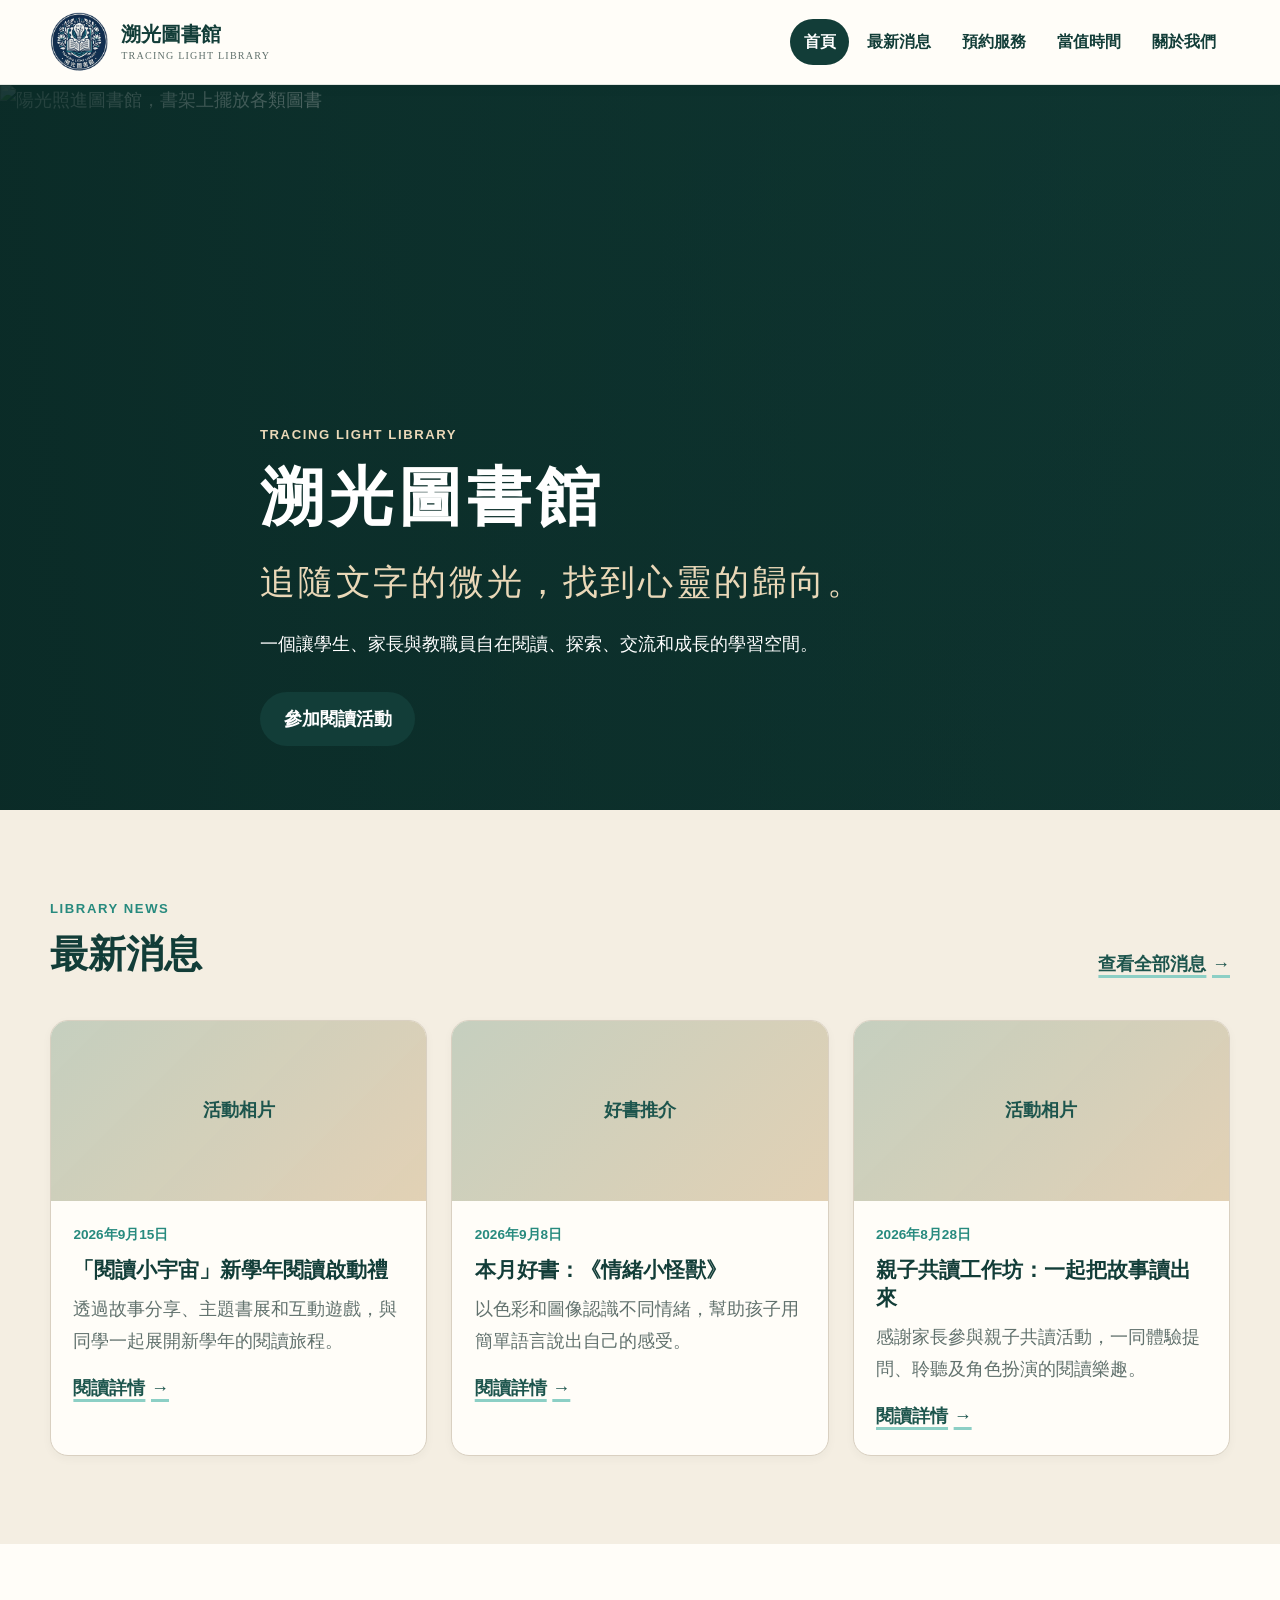
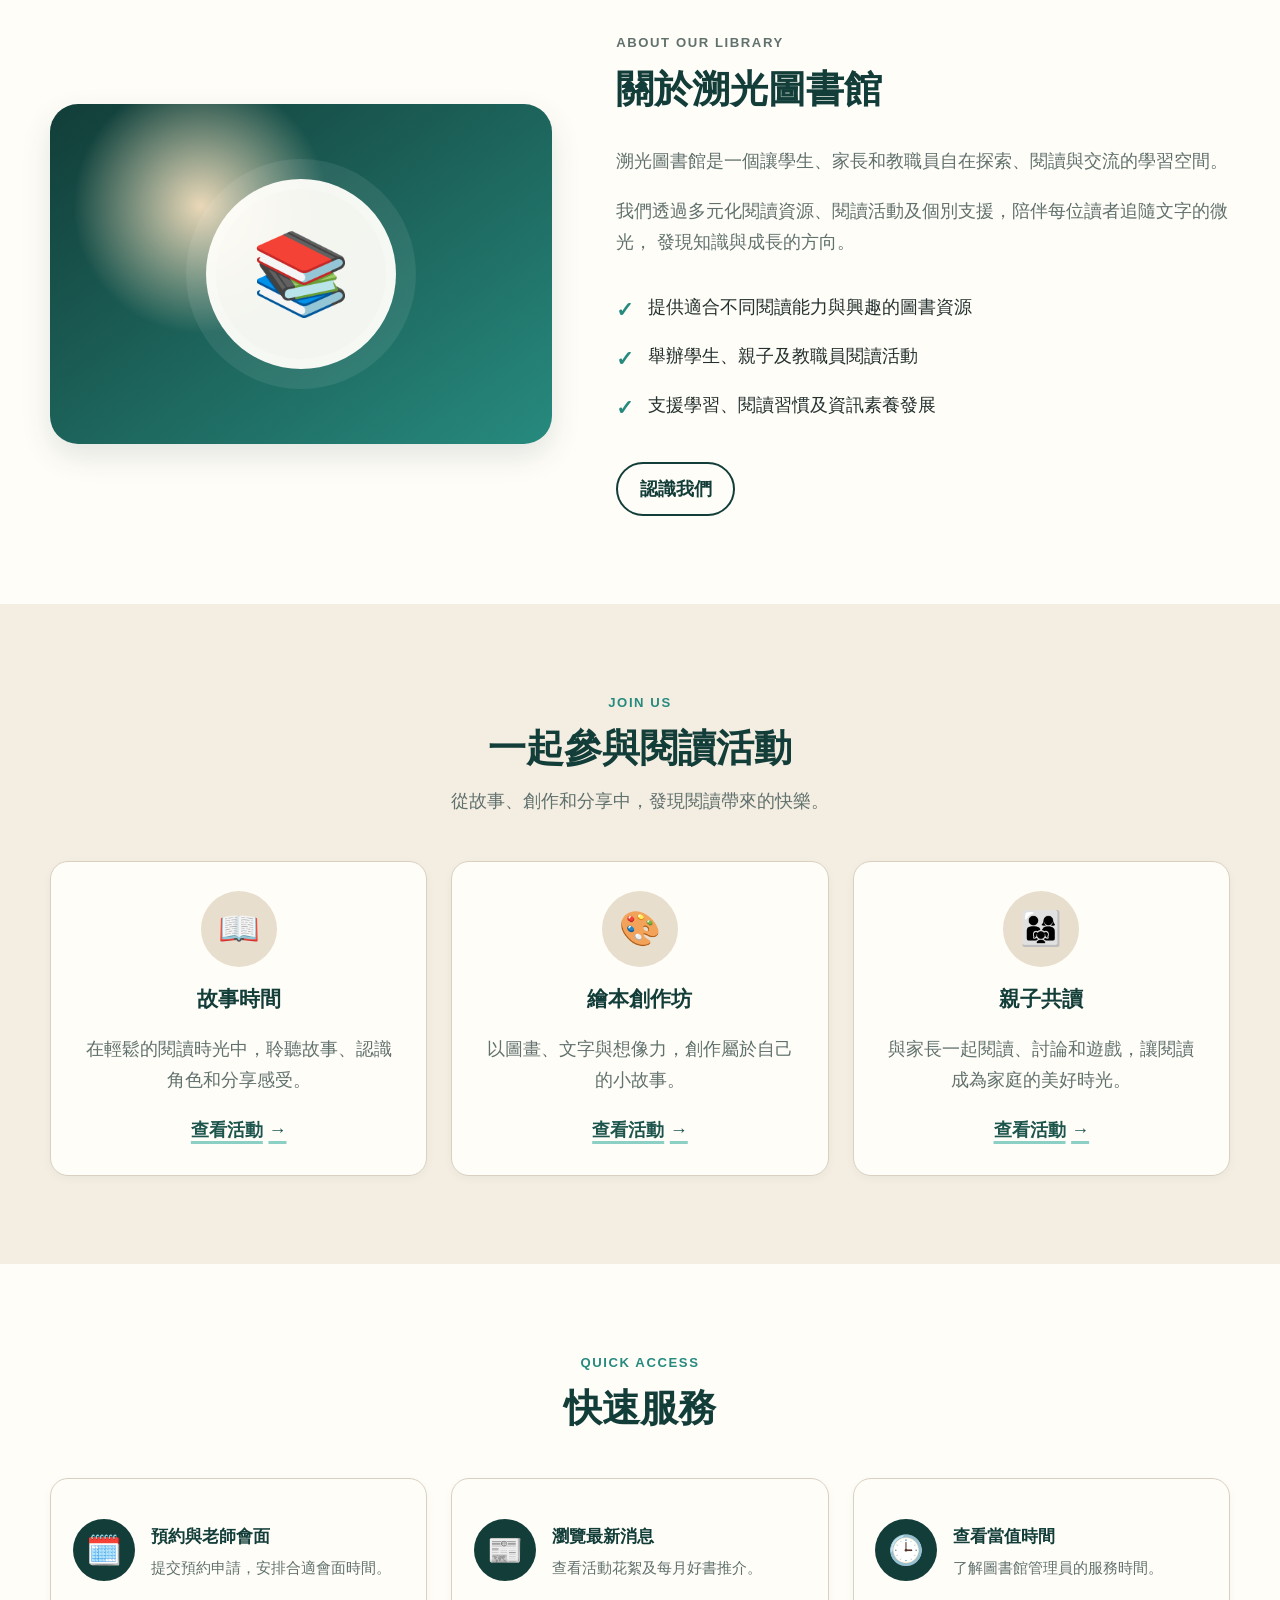
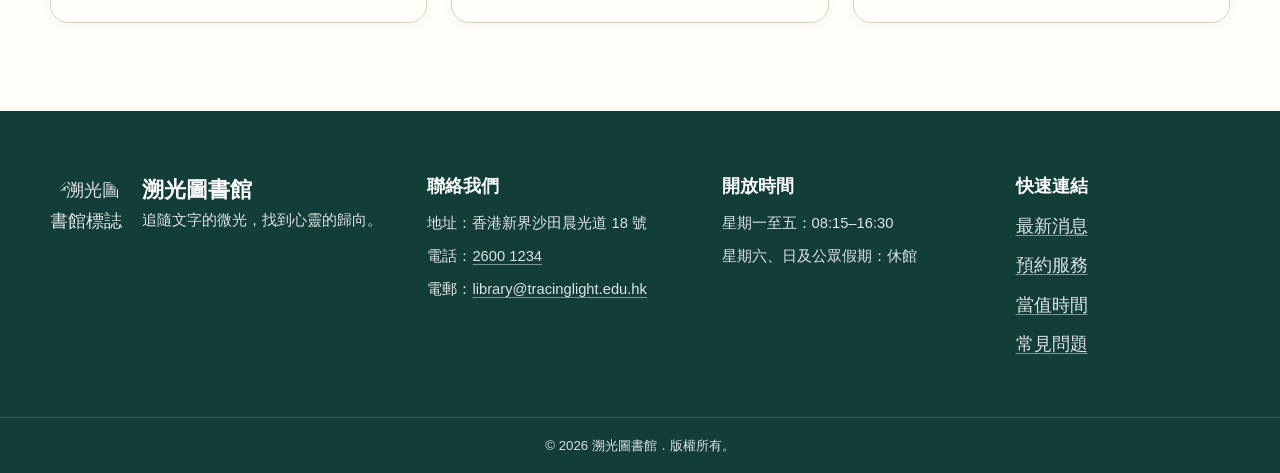
==== index.html @ 8d96c521 "init" ====
<!DOCTYPE html>
<html lang="zh-Hant">
<head>
  <meta charset="UTF-8">
  <meta name="viewport" content="width=device-width, initial-scale=1.0">
  <meta
    name="description"
    content="溯光圖書館為學生、家長及教職員提供閱讀推廣、學習資源、預約服務及圖書館資訊。"
  >
  <title>溯光圖書館｜首頁</title>

  <link rel="stylesheet" href="css/style.css">
  <script src="js/main.js" defer></script>
</head>

<body>
  <a class="skip-link" href="#main-content">跳至主要內容</a>

  <div id="header-placeholder"></div>

  <main id="main-content">
    <section class="hero" aria-labelledby="hero-title">
      <div class="hero-image">
        <img
          src="images/library-banner.png"
          alt="陽光照進圖書館，書架上擺放各類圖書"
        >
      </div>

      <div class="container hero-content" style="margin-top: 275px;">
        <p class="eyebrow">Tracing Light Library</p>
        <h1 id="hero-title">溯光圖書館</h1>
        <p class="hero-slogan">追隨文字的微光，找到心靈的歸向。</p>
        <p class="hero-description">
          一個讓學生、家長與教職員自在閱讀、探索、交流和成長的學習空間。
        </p>

        <a class="button button-primary" href="#reading-activities">參加閱讀活動</a>
      </div>
    </section>

    <section class="section news-preview" aria-labelledby="news-preview-title">
      <div class="container">
        <div class="section-heading">
          <div>
            <p class="eyebrow">Library News</p>
            <h2 id="news-preview-title">最新消息</h2>
          </div>

          <a class="text-link" href="news.html">查看全部消息</a>
        </div>

        <div class="card-grid three-columns">
          <article class="news-card">
            <div class="card-image-placeholder" aria-hidden="true">
              <span>活動相片</span>
            </div>
            <div class="card-content">
              <time datetime="2026-09-15">2026年9月15日</time>
              <h3>「閱讀小宇宙」新學年閱讀啟動禮</h3>
              <p>透過故事分享、主題書展和互動遊戲，與同學一起展開新學年的閱讀旅程。</p>
              <a class="text-link" href="news.html">閱讀詳情</a>
            </div>
          </article>

          <article class="news-card">
            <div class="card-image-placeholder" aria-hidden="true">
              <span>好書推介</span>
            </div>
            <div class="card-content">
              <time datetime="2026-09-08">2026年9月8日</time>
              <h3>本月好書：《情緒小怪獸》</h3>
              <p>以色彩和圖像認識不同情緒，幫助孩子用簡單語言說出自己的感受。</p>
              <a class="text-link" href="news.html">閱讀詳情</a>
            </div>
          </article>

          <article class="news-card">
            <div class="card-image-placeholder" aria-hidden="true">
              <span>活動相片</span>
            </div>
            <div class="card-content">
              <time datetime="2026-08-28">2026年8月28日</time>
              <h3>親子共讀工作坊：一起把故事讀出來</h3>
              <p>感謝家長參與親子共讀活動，一同體驗提問、聆聽及角色扮演的閱讀樂趣。</p>
              <a class="text-link" href="news.html">閱讀詳情</a>
            </div>
          </article>
        </div>
      </div>
    </section>

    <section class="section library-intro" aria-labelledby="library-intro-title">
      <div class="container two-column-layout">
        <div class="intro-visual" aria-hidden="true">
          <div class="icon-circle">📚</div>
        </div>

        <div class="intro-content">
          <p class="eyebrow">About Our Library</p>
          <h2 id="library-intro-title">關於溯光圖書館</h2>
          <p>
            溯光圖書館是一個讓學生、家長和教職員自在探索、閱讀與交流的學習空間。
          </p>
          <p>
            我們透過多元化閱讀資源、閱讀活動及個別支援，陪伴每位讀者追隨文字的微光，
            發現知識與成長的方向。
          </p>

          <ul class="feature-list">
            <li>提供適合不同閱讀能力與興趣的圖書資源</li>
            <li>舉辦學生、親子及教職員閱讀活動</li>
            <li>支援學習、閱讀習慣及資訊素養發展</li>
          </ul>

          <a class="button button-secondary" href="about-us.html">認識我們</a>
        </div>
      </div>
    </section>

    <section id="reading-activities" class="section reading-activities" aria-labelledby="activities-title">
      <div class="container">
        <div class="section-heading centered-heading">
          <p class="eyebrow">Join Us</p>
          <h2 id="activities-title">一起參與閱讀活動</h2>
          <p>從故事、創作和分享中，發現閱讀帶來的快樂。</p>
        </div>

        <div class="card-grid three-columns">
          <article class="activity-card">
            <div class="activity-icon" aria-hidden="true">📖</div>
            <h3>故事時間</h3>
            <p>在輕鬆的閱讀時光中，聆聽故事、認識角色和分享感受。</p>
            <a class="text-link" href="news.html">查看活動</a>
          </article>

          <article class="activity-card">
            <div class="activity-icon" aria-hidden="true">🎨</div>
            <h3>繪本創作坊</h3>
            <p>以圖畫、文字與想像力，創作屬於自己的小故事。</p>
            <a class="text-link" href="news.html">查看活動</a>
          </article>

          <article class="activity-card">
            <div class="activity-icon" aria-hidden="true">👨‍👩‍👧</div>
            <h3>親子共讀</h3>
            <p>與家長一起閱讀、討論和遊戲，讓閱讀成為家庭的美好時光。</p>
            <a class="text-link" href="news.html">查看活動</a>
          </article>
        </div>
      </div>
    </section>

    <section class="section quick-actions" aria-labelledby="quick-actions-title">
      <div class="container">
        <div class="section-heading centered-heading">
          <p class="eyebrow">Quick Access</p>
          <h2 id="quick-actions-title">快速服務</h2>
        </div>

        <div class="card-grid three-columns">
          <a class="action-card" href="reserve.html">
            <span class="action-icon" aria-hidden="true">🗓️</span>
            <span class="action-content">
              <strong>預約與老師會面</strong>
              <small>提交預約申請，安排合適會面時間。</small>
            </span>
          </a>

          <a class="action-card" href="news.html">
            <span class="action-icon" aria-hidden="true">📰</span>
            <span class="action-content">
              <strong>瀏覽最新消息</strong>
              <small>查看活動花絮及每月好書推介。</small>
            </span>
          </a>

          <a class="action-card" href="schedule.html">
            <span class="action-icon" aria-hidden="true">🕒</span>
            <span class="action-content">
              <strong>查看當值時間</strong>
              <small>了解圖書館管理員的服務時間。</small>
            </span>
          </a>
        </div>
      </div>
    </section>
  </main>

  <div id="footer-placeholder"></div>
</body>
</html>
---- css/style.css ----
/* =========================
   溯光圖書館｜全域設定
   ========================= */

:root {
  --color-forest-900: #123d38;
  --color-forest-800: #1d554d;
  --color-forest-700: #2c6a60;
  --color-teal-600: #278a7e;
  --color-teal-300: #8ccfc5;
  --color-cream-50: #fbf8f1;
  --color-cream-100: #f4eee2;
  --color-cream-200: #e8decd;
  --color-paper: #fffdf8;
  --color-navy: #102e4d;
  --color-ink: #24312f;
  --color-muted: #61716d;
  --color-white: #ffffff;
  --color-gold: #c99d54;
  --color-gold-light: #ead8b8;
  --color-success-bg: #e3f3ea;
  --color-success-text: #185a38;
  --color-border: #d9d0c1;
  --color-shadow: rgba(18, 61, 56, 0.12);

  --font-family:
    "Noto Sans TC", "PingFang TC", "Microsoft JhengHei",
    "Heiti TC", sans-serif;

  --radius-small: 10px;
  --radius-medium: 18px;
  --radius-large: 28px;

  --shadow-small: 0 4px 14px var(--color-shadow);
  --shadow-medium: 0 12px 30px var(--color-shadow);

  --transition: 180ms ease;
  --container-width: 1180px;
}

/* =========================
   基本重設
   ========================= */

* {
  box-sizing: border-box;
}

html {
  scroll-behavior: smooth;
}

body {
  min-width: 320px;
  margin: 0;
  overflow-x: hidden;
  background-color: var(--color-cream-50);
  color: var(--color-ink);
  font-family: var(--font-family);
  font-size: 18px;
  line-height: 1.75;
}

img {
  display: block;
  max-width: 100%;
}

a {
  color: inherit;
  text-decoration: none;
}

button,
input,
select,
textarea {
  font: inherit;
}

button {
  cursor: pointer;
}

ul {
  padding-left: 1.35rem;
}

h1,
h2,
h3,
p {
  margin-top: 0;
}

h1,
h2,
h3 {
  color: var(--color-forest-900);
  font-weight: 700;
  line-height: 1.35;
}

h1 {
  font-size: clamp(2.3rem, 5vw, 4.4rem);
}

h2 {
  font-size: clamp(1.7rem, 3vw, 2.5rem);
}

h3 {
  font-size: 1.3rem;
}

::selection {
  background: var(--color-teal-300);
  color: var(--color-forest-900);
}

/* =========================
   通用版面
   ========================= */

.container {
  width: min(calc(100% - 2.5rem), var(--container-width));
  margin-inline: auto;
}

.narrow-container {
  width: min(calc(100% - 2.5rem), 850px);
  margin-inline: auto;
}

.section {
  padding: 5.5rem 0;
}

.section:nth-of-type(even) {
  background-color: var(--color-cream-100);
}

.two-column-layout {
  display: grid;
  grid-template-columns: minmax(0, 0.9fr) minmax(0, 1.1fr);
  gap: clamp(2rem, 5vw, 5rem);
  align-items: center;
}

.card-grid {
  display: grid;
  gap: 1.5rem;
}

.three-columns {
  grid-template-columns: repeat(3, minmax(0, 1fr));
}

.section-heading {
  display: flex;
  align-items: end;
  justify-content: space-between;
  gap: 1.5rem;
  margin-bottom: 2.5rem;
}

.section-heading h2 {
  margin-bottom: 0;
}

.centered-heading {
  display: block;
  max-width: 740px;
  margin: 0 auto 2.75rem;
  text-align: center;
}

.centered-heading h2 {
  margin-bottom: 0.75rem;
}

.centered-heading p:last-child {
  margin-bottom: 0;
  color: var(--color-muted);
}

.eyebrow {
  margin-bottom: 0.45rem;
  color: var(--color-teal-600);
  font-size: 0.82rem;
  font-weight: 800;
  letter-spacing: 0.12em;
  text-transform: uppercase;
}

/* =========================
   無障礙輔助
   ========================= */

.skip-link {
  position: fixed;
  z-index: 9999;
  top: 0.75rem;
  left: 0.75rem;
  padding: 0.7rem 1rem;
  transform: translateY(-180%);
  border-radius: var(--radius-small);
  background-color: var(--color-navy);
  color: var(--color-white);
  font-weight: 700;
  transition: transform var(--transition);
}

.skip-link:focus {
  transform: translateY(0);
}

a:focus-visible,
button:focus-visible,
input:focus-visible,
select:focus-visible,
textarea:focus-visible,
details:focus-visible {
  outline: 4px solid var(--color-gold);
  outline-offset: 4px;
}

/* =========================
   按鈕與文字連結
   ========================= */

.button {
  display: inline-flex;
  min-height: 52px;
  align-items: center;
  justify-content: center;
  padding: 0.8rem 1.35rem;
  border: 2px solid transparent;
  border-radius: 999px;
  font-weight: 800;
  line-height: 1.35;
  text-align: center;
  transition:
    transform var(--transition),
    background-color var(--transition),
    border-color var(--transition),
    box-shadow var(--transition);
}

.button:hover {
  transform: translateY(-3px);
  box-shadow: var(--shadow-small);
}

.button-primary {
  background-color: var(--color-forest-900);
  color: var(--color-white);
}

.button-primary:hover {
  background-color: var(--color-forest-700);
}

.button-secondary {
  border-color: var(--color-forest-900);
  background-color: transparent;
  color: var(--color-forest-900);
}

.button-secondary:hover {
  background-color: var(--color-forest-900);
  color: var(--color-white);
}

.text-link {
  display: inline-flex;
  align-items: center;
  gap: 0.35rem;
  color: var(--color-forest-800);
  font-weight: 800;
  text-decoration: underline;
  text-decoration-color: var(--color-teal-300);
  text-decoration-thickness: 3px;
  text-underline-offset: 5px;
  transition: color var(--transition);
}

.text-link::after {
  content: "→";
  transition: transform var(--transition);
}

.text-link:hover {
  color: var(--color-teal-600);
}

.text-link:hover::after {
  transform: translateX(4px);
}

/* =========================
   Header
   ========================= */

.site-header {
  position: sticky;
  z-index: 1000;
  top: 0;
  border-bottom: 1px solid rgba(18, 61, 56, 0.12);
  background: rgba(255, 253, 248, 0.96);
  box-shadow: 0 2px 12px rgba(18, 61, 56, 0.05);
  backdrop-filter: blur(10px);
}

.header-container {
  display: flex;
  min-height: 84px;
  align-items: center;
  justify-content: space-between;
  gap: 1.5rem;
}

.brand {
  display: inline-flex;
  min-width: max-content;
  align-items: center;
  gap: 0.7rem;
}

.brand-logo {
  width: 60px;
  height: 60px;
  border-radius: 50%;
  object-fit: cover;
}

.brand-text {
  display: grid;
  line-height: 1.2;
}

.brand-text strong {
  color: var(--color-forest-900);
  font-size: 1.25rem;
}

.brand-text small {
  margin-top: 0.2rem;
  color: var(--color-muted);
  font-family: Georgia, serif;
  font-size: 0.63rem;
  letter-spacing: 0.12em;
  text-transform: uppercase;
}

.main-navigation ul {
  display: flex;
  align-items: center;
  gap: 0.25rem;
  margin: 0;
  padding: 0;
  list-style: none;
}

.main-navigation a {
  display: inline-flex;
  min-height: 46px;
  align-items: center;
  padding: 0.55rem 0.85rem;
  border-radius: 999px;
  color: var(--color-forest-900);
  font-size: 0.98rem;
  font-weight: 800;
  transition:
    background-color var(--transition),
    color var(--transition);
}

.main-navigation a:hover,
.main-navigation a[aria-current="page"] {
  background-color: var(--color-forest-900);
  color: var(--color-white);
}

.menu-toggle {
  display: none;
  width: 48px;
  height: 48px;
  padding: 0;
  border: 1px solid var(--color-border);
  border-radius: var(--radius-small);
  background-color: var(--color-paper);
}

.menu-toggle span {
  display: block;
  width: 22px;
  height: 2px;
  margin: 4px auto;
  background-color: var(--color-forest-900);
}

/* =========================
   首頁主視覺
   ========================= */

.hero {
  position: relative;
  display: grid;
  min-height: min(720px, calc(100vh - 84px));
  align-items: center;
  overflow: hidden;
  background-color: var(--color-forest-900);
  color: var(--color-white);
}

.hero-image {
  position: absolute;
  inset: 0;
}

.hero-image::after {
  position: absolute;
  inset: 0;
  content: "";
  background:
    linear-gradient(90deg, rgba(10, 42, 38, 0.9) 0%, rgba(10, 42, 38, 0.7) 25%, rgba(10, 42, 38, 0.3) 100%),
    linear-gradient(0deg, rgba(10, 42, 38, 0.35), rgba(10, 42, 38, 0.1));
}

.hero-image img {
  width: 100%;
  height: 100%;
  object-fit: cover;
}

.hero-content {
  position: relative;
  z-index: 1;
  max-width: 760px;
  padding-top: 4rem;
  padding-bottom: 4rem;
}

.hero .eyebrow {
  color: var(--color-gold-light);
}

.hero h1 {
  margin-bottom: 0.7rem;
  color: var(--color-white);
  letter-spacing: 0.08em;
}

.hero-slogan {
  max-width: 620px;
  margin-bottom: 1rem;
  color: var(--color-gold-light);
  font-family: "KaiTi TC", "STKaiti", serif;
  font-size: clamp(1.45rem, 3vw, 2.2rem);
  letter-spacing: 0.08em;
}

.hero-description {
  max-width: 620px;
  margin-bottom: 2rem;
  font-size: 1.1rem;
}

/* =========================
   卡片通用
   ========================= */

.news-card,
.book-card,
.activity-card,
.service-card,
.action-card {
  border: 1px solid var(--color-border);
  border-radius: var(--radius-medium);
  background-color: var(--color-paper);
  box-shadow: 0 3px 10px rgba(18, 61, 56, 0.04);
  overflow: hidden;
}

.news-card,
.book-card,
.activity-card,
.service-card {
  height: 100%;
  transition:
    transform var(--transition),
    box-shadow var(--transition);
}

.news-card:hover,
.book-card:hover,
.activity-card:hover,
.service-card:hover {
  transform: translateY(-6px);
  box-shadow: var(--shadow-medium);
}

.card-content {
  padding: 1.4rem;
}

.card-content h3 {
  margin-bottom: 0.65rem;
}

.card-content p {
  margin-bottom: 1rem;
  color: var(--color-muted);
}

.card-content time {
  display: block;
  margin-bottom: 0.55rem;
  color: var(--color-teal-600);
  font-size: 0.85rem;
  font-weight: 800;
}

.card-image-placeholder,
.news-image-placeholder,
.book-cover-placeholder,
.map-placeholder {
  display: grid;
  min-height: 190px;
  place-items: center;
  background:
    linear-gradient(135deg, rgba(39, 138, 126, 0.18), rgba(201, 157, 84, 0.2)),
    var(--color-cream-200);
  color: var(--color-forest-800);
  font-weight: 800;
}

.card-image-placeholder {
  min-height: 180px;
}

/* =========================
   首頁內容
   ========================= */

.library-intro {
  background-color: var(--color-paper) !important;
}

.intro-visual {
  display: grid;
  min-height: 340px;
  place-items: center;
  border-radius: var(--radius-large);
  background:
    radial-gradient(circle at 30% 30%, var(--color-gold-light), transparent 30%),
    linear-gradient(145deg, var(--color-forest-900), var(--color-teal-600));
  box-shadow: var(--shadow-medium);
}

.icon-circle {
  display: grid;
  width: 190px;
  height: 190px;
  place-items: center;
  border: 10px solid rgba(255, 255, 255, 0.24);
  border-radius: 50%;
  background-color: rgba(255, 253, 248, 0.95);
  font-size: 5rem;
  box-shadow: 0 0 0 20px rgba(255, 255, 255, 0.08);
}

.intro-content p {
  color: var(--color-muted);
}

.feature-list {
  margin: 1.5rem 0 2rem;
  padding: 0;
  list-style: none;
}

.feature-list li {
  position: relative;
  padding: 0.55rem 0 0.55rem 2rem;
}

.feature-list li::before {
  position: absolute;
  left: 0;
  content: "✓";
  color: var(--color-teal-600);
  font-size: 1.3rem;
  font-weight: 900;
}

.reading-activities {
  background-color: var(--color-cream-100) !important;
}

.activity-card,
.service-card {
  padding: 1.8rem;
  text-align: center;
}

.activity-card p,
.service-card p {
  color: var(--color-muted);
}

.activity-icon,
.service-icon {
  display: grid;
  width: 76px;
  height: 76px;
  place-items: center;
  margin: 0 auto 1.1rem;
  border-radius: 50%;
  background-color: var(--color-cream-200);
  font-size: 2.1rem;
}

.quick-actions {
  background-color: var(--color-paper) !important;
}

.action-card {
  display: flex;
  min-height: 145px;
  align-items: center;
  gap: 1rem;
  padding: 1.35rem;
  transition:
    transform var(--transition),
    box-shadow var(--transition),
    border-color var(--transition);
}

.action-card:hover {
  transform: translateY(-5px);
  border-color: var(--color-teal-600);
  box-shadow: var(--shadow-medium);
}

.action-icon {
  display: grid;
  width: 62px;
  height: 62px;
  flex: 0 0 62px;
  place-items: center;
  border-radius: 50%;
  background-color: var(--color-forest-900);
  font-size: 1.8rem;
}

.action-content {
  display: grid;
  gap: 0.25rem;
}

.action-content strong {
  color: var(--color-forest-900);
  font-size: 1.05rem;
}

.action-content small {
  color: var(--color-muted);
  line-height: 1.55;
}

/* =========================
   內頁主視覺
   ========================= */

.page-banner {
  padding: 5.5rem 0 4.5rem;
  background:
    radial-gradient(circle at 12% 25%, rgba(140, 207, 197, 0.32), transparent 25%),
    radial-gradient(circle at 88% 75%, rgba(201, 157, 84, 0.25), transparent 24%),
    var(--color-cream-100);
  text-align: center;
}

.page-banner .container {
  max-width: 850px;
}

.page-banner h1 {
  margin-bottom: 0.8rem;
}

.page-banner p:last-child {
  margin-bottom: 0;
  color: var(--color-muted);
  font-size: 1.1rem;
}

/* =========================
   最新消息頁
   ========================= */

.news-tabs-section {
  background-color: var(--color-paper) !important;
}

.tab-list {
  display: flex;
  justify-content: center;
  gap: 0.8rem;
  margin-bottom: 3rem;
}

.tab-button {
  min-height: 52px;
  padding: 0.75rem 1.3rem;
  border: 2px solid var(--color-forest-900);
  border-radius: 999px;
  background-color: transparent;
  color: var(--color-forest-900);
  font-weight: 800;
  transition:
    background-color var(--transition),
    color var(--transition);
}

.tab-button:hover,
.tab-button.is-active {
  background-color: var(--color-forest-900);
  color: var(--color-white);
}

.tab-panel {
  display: none;
}

.tab-panel.is-active {
  display: block;
}

.news-list {
  display: grid;
  gap: 1.5rem;
}

.news-item {
  display: grid;
  grid-template-columns: 260px minmax(0, 1fr);
  overflow: hidden;
  border: 1px solid var(--color-border);
  border-radius: var(--radius-medium);
  background-color: var(--color-paper);
  box-shadow: 0 3px 10px rgba(18, 61, 56, 0.04);
}

.news-image-placeholder {
  min-height: 100%;
}

.news-item-content {
  padding: 1.6rem;
}

.news-item-content time {
  display: block;
  margin-bottom: 0.5rem;
  color: var(--color-teal-600);
  font-size: 0.87rem;
  font-weight: 800;
}

.news-item-content h3 {
  margin-bottom: 0.7rem;
}

.news-item-content p {
  color: var(--color-muted);
}

.book-cover-placeholder {
  min-height: 245px;
}

.book-category {
  display: inline-block;
  margin-bottom: 0.75rem;
  padding: 0.25rem 0.7rem;
  border-radius: 999px;
  background-color: var(--color-cream-200);
  color: var(--color-forest-800);
  font-size: 0.8rem;
  font-weight: 800;
}

.book-meta {
  margin-bottom: 0 !important;
  color: var(--color-teal-600) !important;
  font-size: 0.9rem;
  font-weight: 700;
}

/* =========================
   預約頁
   ========================= */

.reservation-section {
  background-color: var(--color-paper) !important;
}

.reservation-info {
  padding: 2rem;
  border-radius: var(--radius-medium);
  background-color: var(--color-cream-100);
}

.reservation-info h2 {
  margin-bottom: 1rem;
}

.contact-box {
  margin-top: 2rem;
  padding: 1.25rem;
  border-left: 5px solid var(--color-teal-600);
  border-radius: 0 var(--radius-small) var(--radius-small) 0;
  background-color: var(--color-paper);
}

.contact-box h3 {
  margin-bottom: 0.6rem;
}

.contact-box p {
  margin-bottom: 0.3rem;
}

.contact-box a,
.contact-details a {
  color: var(--color-forest-800);
  font-weight: 800;
  text-decoration: underline;
  text-underline-offset: 3px;
}

.reservation-form-wrapper {
  padding: clamp(1.25rem, 3vw, 2.3rem);
  border: 1px solid var(--color-border);
  border-radius: var(--radius-medium);
  background-color: var(--color-paper);
  box-shadow: var(--shadow-small);
}

.reservation-form fieldset {
  margin: 0;
  padding: 0;
  border: 0;
}

.reservation-form legend {
  margin-bottom: 1.5rem;
  color: var(--color-forest-900);
  font-size: 1.5rem;
  font-weight: 800;
}

.form-row {
  display: grid;
  grid-template-columns: repeat(2, minmax(0, 1fr));
  gap: 1rem;
}

.form-group {
  margin-bottom: 1.2rem;
}

.form-group label {
  display: block;
  margin-bottom: 0.4rem;
  color: var(--color-forest-900);
  font-size: 0.97rem;
  font-weight: 800;
}

.optional {
  color: var(--color-muted);
  font-weight: 400;
}

.form-group input,
.form-group select,
.form-group textarea {
  width: 100%;
  border: 2px solid var(--color-border);
  border-radius: var(--radius-small);
  background-color: var(--color-white);
  color: var(--color-ink);
  transition:
    border-color var(--transition),
    box-shadow var(--transition);
}

.form-group input,
.form-group select {
  min-height: 52px;
  padding: 0.65rem 0.8rem;
}

.form-group textarea {
  min-height: 135px;
  padding: 0.75rem 0.8rem;
  resize: vertical;
}

.form-group input:hover,
.form-group select:hover,
.form-group textarea:hover {
  border-color: var(--color-teal-600);
}

.form-group input:focus,
.form-group select:focus,
.form-group textarea:focus {
  border-color: var(--color-forest-800);
  outline: none;
  box-shadow: 0 0 0 4px rgba(39, 138, 126, 0.18);
}

.required-note {
  color: var(--color-muted);
  font-size: 0.88rem;
}

.form-success-message {
  padding: 2rem;
  border: 2px solid #8bcba3;
  border-radius: var(--radius-medium);
  background-color: var(--color-success-bg);
  color: var(--color-success-text);
}

.form-success-message h2 {
  color: var(--color-success-text);
}

/* =========================
   當值時間頁
   ========================= */

.schedule-section {
  background-color: var(--color-paper) !important;
}

.schedule-intro {
  max-width: 780px;
  margin: 0 auto 2rem;
  color: var(--color-muted);
  text-align: center;
}

.table-wrapper {
  overflow-x: auto;
  border: 1px solid var(--color-border);
  border-radius: var(--radius-medium);
  box-shadow: var(--shadow-small);
}

.schedule-table {
  width: 100%;
  min-width: 780px;
  border-collapse: collapse;
  background-color: var(--color-paper);
  text-align: left;
}

.schedule-table caption {
  padding: 1.25rem;
  background-color: var(--color-forest-900);
  color: var(--color-white);
  font-size: 1.15rem;
  font-weight: 800;
  text-align: left;
}

.schedule-table th,
.schedule-table td {
  padding: 1rem;
  border-bottom: 1px solid var(--color-border);
}

.schedule-table thead th {
  background-color: var(--color-cream-200);
  color: var(--color-forest-900);
}

.schedule-table tbody th {
  color: var(--color-forest-900);
  font-weight: 800;
}

.schedule-table tbody tr:last-child th,
.schedule-table tbody tr:last-child td {
  border-bottom: 0;
}

.schedule-table tbody tr:hover {
  background-color: rgba(140, 207, 197, 0.13);
}

.schedule-actions {
  display: flex;
  justify-content: center;
  gap: 1rem;
  margin-top: 2.25rem;
}

/* =========================
   關於我們頁
   ========================= */

.services-section {
  background-color: var(--color-paper) !important;
}

.contact-section {
  background-color: var(--color-cream-100) !important;
}

.contact-content p {
  color: var(--color-muted);
}

.contact-details {
  margin: 1.5rem 0 2rem;
  font-style: normal;
}

.contact-details p {
  margin-bottom: 0.65rem;
  color: var(--color-ink);
}

.map-placeholder {
  min-height: 360px;
  padding: 2rem;
  border: 1px solid var(--color-border);
  border-radius: var(--radius-medium);
  text-align: center;
}

.map-placeholder small {
  display: block;
  margin-top: 0.4rem;
  color: var(--color-muted);
  font-weight: 400;
}

.faq-section {
  background-color: var(--color-paper) !important;
}

.faq-list {
  display: grid;
  gap: 0.9rem;
}

.faq-item {
  border: 1px solid var(--color-border);
  border-radius: var(--radius-small);
  background-color: var(--color-paper);
  overflow: hidden;
}

.faq-item summary {
  position: relative;
  padding: 1.1rem 3.5rem 1.1rem 1.2rem;
  color: var(--color-forest-900);
  cursor: pointer;
  font-weight: 800;
  list-style: none;
}

.faq-item summary::-webkit-details-marker {
  display: none;
}

.faq-item summary::after {
  position: absolute;
  top: 50%;
  right: 1.2rem;
  content: "+";
  color: var(--color-teal-600);
  font-size: 1.5rem;
  line-height: 1;
  transform: translateY(-50%);
}

.faq-item[open] summary {
  border-bottom: 1px solid var(--color-border);
  background-color: var(--color-cream-100);
}

.faq-item[open] summary::after {
  content: "−";
}

.faq-item p {
  margin: 0;
  padding: 1.1rem 1.2rem;
  color: var(--color-muted);
}

/* =========================
   Footer
   ========================= */

.site-footer {
  background-color: var(--color-forest-900);
  color: rgba(255, 255, 255, 0.86);
}

.footer-grid {
  display: grid;
  grid-template-columns: 1.45fr 1.1fr 1.1fr 0.9fr;
  gap: 2rem;
  padding: 4rem 0 3rem;
}

.footer-brand {
  display: flex;
  align-items: flex-start;
  gap: 1rem;
}

.footer-logo {
  width: 76px;
  height: 76px;
  border-radius: 50%;
  object-fit: cover;
}

.site-footer h2 {
  margin-bottom: 0.75rem;
  color: var(--color-white);
  font-size: 1.1rem;
}

.footer-brand h2 {
  margin-bottom: 0.25rem;
  font-size: 1.35rem;
}

.site-footer p {
  margin-bottom: 0.45rem;
  font-size: 0.92rem;
}

.site-footer address {
  font-style: normal;
}

.site-footer a {
  text-decoration: underline;
  text-decoration-color: rgba(255, 255, 255, 0.45);
  text-underline-offset: 3px;
}

.site-footer a:hover {
  color: var(--color-gold-light);
}

.footer-links ul {
  margin: 0;
  padding: 0;
  list-style: none;
}

.footer-links li {
  margin-bottom: 0.5rem;
}

.footer-bottom {
  border-top: 1px solid rgba(255, 255, 255, 0.16);
}

.footer-bottom .container {
  padding: 1rem 0;
  text-align: center;
}

.footer-bottom p {
  margin: 0;
  font-size: 0.83rem;
}

/* =========================
   響應式版面：平板
   ========================= */

@media (max-width: 920px) {
  .three-columns {
    grid-template-columns: repeat(2, minmax(0, 1fr));
  }

  .footer-grid {
    grid-template-columns: repeat(2, minmax(0, 1fr));
  }

  .news-item {
    grid-template-columns: 200px minmax(0, 1fr);
  }

  .main-navigation a {
    padding-inline: 0.6rem;
    font-size: 0.9rem;
  }
}

/* =========================
   響應式版面：手機
   ========================= */

@media (max-width: 720px) {
  body {
    font-size: 17px;
  }

  .container,
  .narrow-container {
    width: min(calc(100% - 1.5rem), var(--container-width));
  }

  .section {
    padding: 4rem 0;
  }

  .header-container {
    min-height: 74px;
  }

  .brand-logo {
    width: 52px;
    height: 52px;
  }

  .brand-text strong {
    font-size: 1.1rem;
  }

  .menu-toggle {
    display: block;
  }

  .main-navigation {
    position: absolute;
    top: calc(100% + 1px);
    right: 0;
    left: 0;
    display: none;
    padding: 0.75rem;
    border-bottom: 1px solid var(--color-border);
    background-color: var(--color-paper);
    box-shadow: var(--shadow-small);
  }

  .main-navigation.is-open {
    display: block;
  }

  .main-navigation ul {
    display: grid;
    gap: 0.3rem;
  }

  .main-navigation a {
    width: 100%;
    justify-content: center;
    font-size: 1rem;
  }

  .hero {
    min-height: 580px;
  }

  .hero-image::after {
    background:
      linear-gradient(90deg, rgba(10, 42, 38, 0.85), rgba(10, 42, 38, 0.7)),
      linear-gradient(0deg, rgba(10, 42, 38, 0.3), rgba(10, 42, 38, 0.2));
  }

  .hero-content {
    padding-top: 3rem;
    padding-bottom: 3rem;
  }

  .section-heading {
    display: block;
    margin-bottom: 2rem;
  }

  .section-heading .text-link {
    margin-top: 1rem;
  }

  .two-column-layout,
  .three-columns,
  .form-row {
    grid-template-columns: 1fr;
  }

  .intro-visual {
    min-height: 240px;
  }

  .icon-circle {
    width: 140px;
    height: 140px;
    font-size: 3.8rem;
  }

  .action-card {
    min-height: 115px;
  }

  .tab-list {
    gap: 0.5rem;
  }

  .tab-button {
    flex: 1;
    padding-inline: 0.8rem;
  }

  .news-item {
    grid-template-columns: 1fr;
  }

  .news-image-placeholder {
    min-height: 180px;
  }

  .schedule-actions {
    flex-direction: column;
    align-items: stretch;
  }

  .footer-grid {
    grid-template-columns: 1fr;
    gap: 1.5rem;
    padding: 3rem 0 2rem;
  }

  .footer-brand {
    align-items: center;
  }
}

/* =========================
   減少動態效果設定
   ========================= */

@media (prefers-reduced-motion: reduce) {
  *,
  *::before,
  *::after {
    scroll-behavior: auto !important;
    transition-duration: 0.01ms !important;
    animation-duration: 0.01ms !important;
    animation-iteration-count: 1 !important;
  }
}
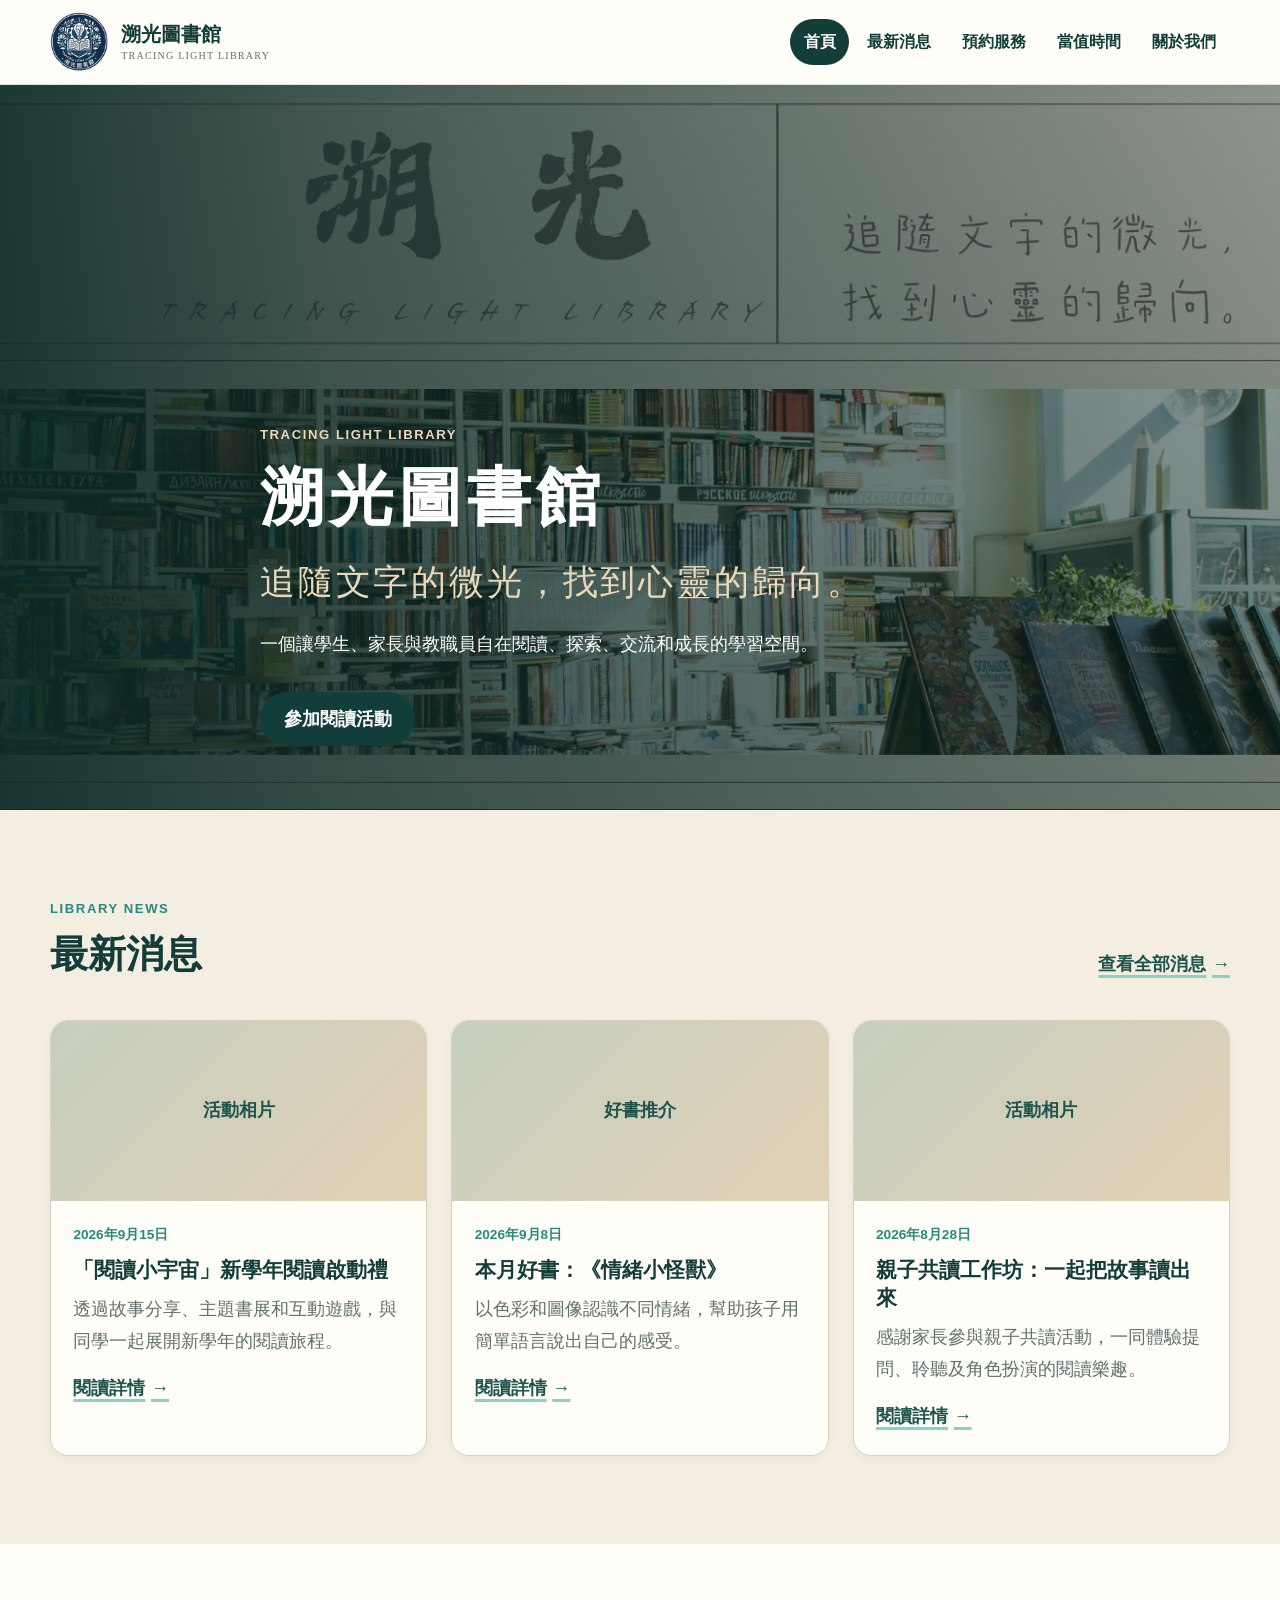
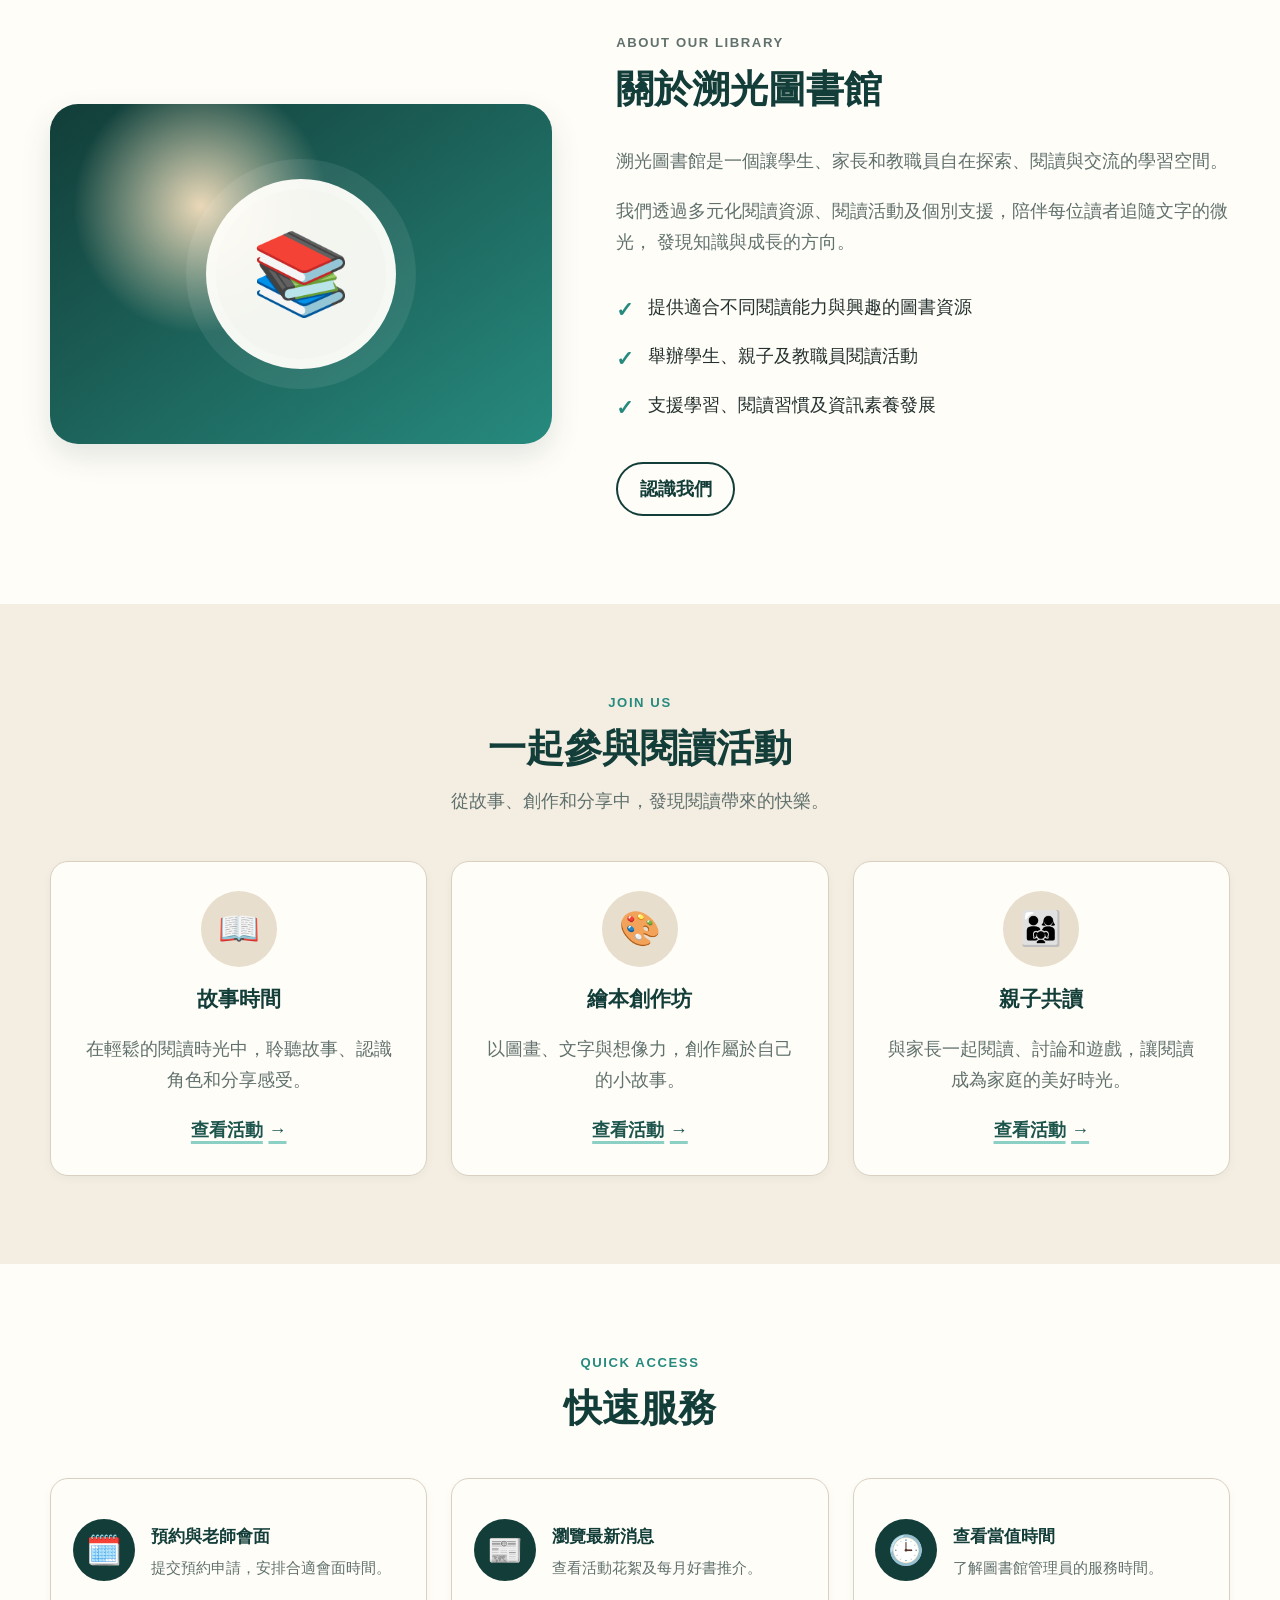
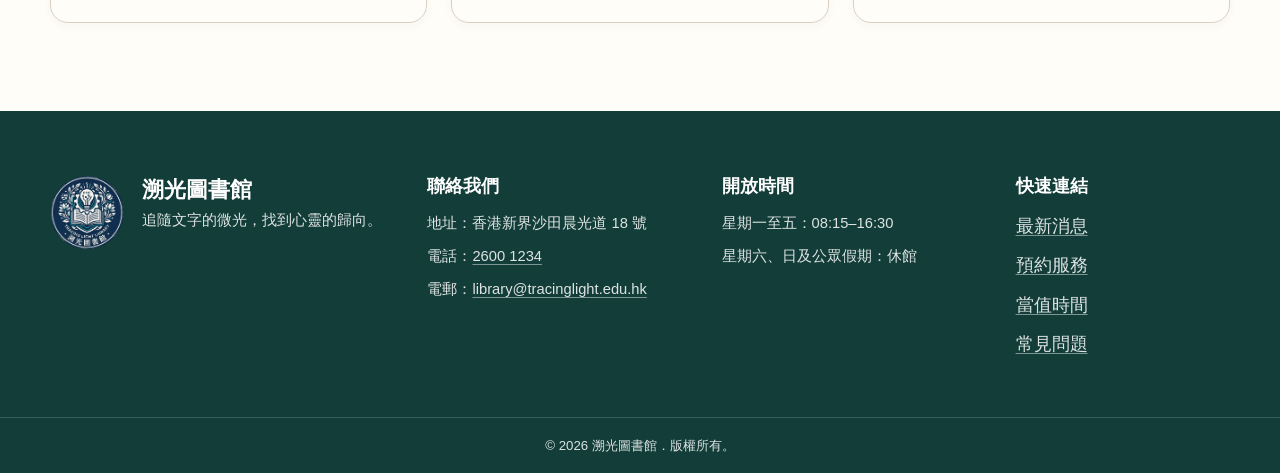
==== commit a300a6b4: "rename images" ====
--- a/index.html
+++ b/index.html
@@ -22,7 +22,7 @@
     <section class="hero" aria-labelledby="hero-title">
       <div class="hero-image">
         <img
-          src="images/library-banner.png"
+          src="images/banner.png"
           alt="陽光照進圖書館，書架上擺放各類圖書"
         >
       </div>
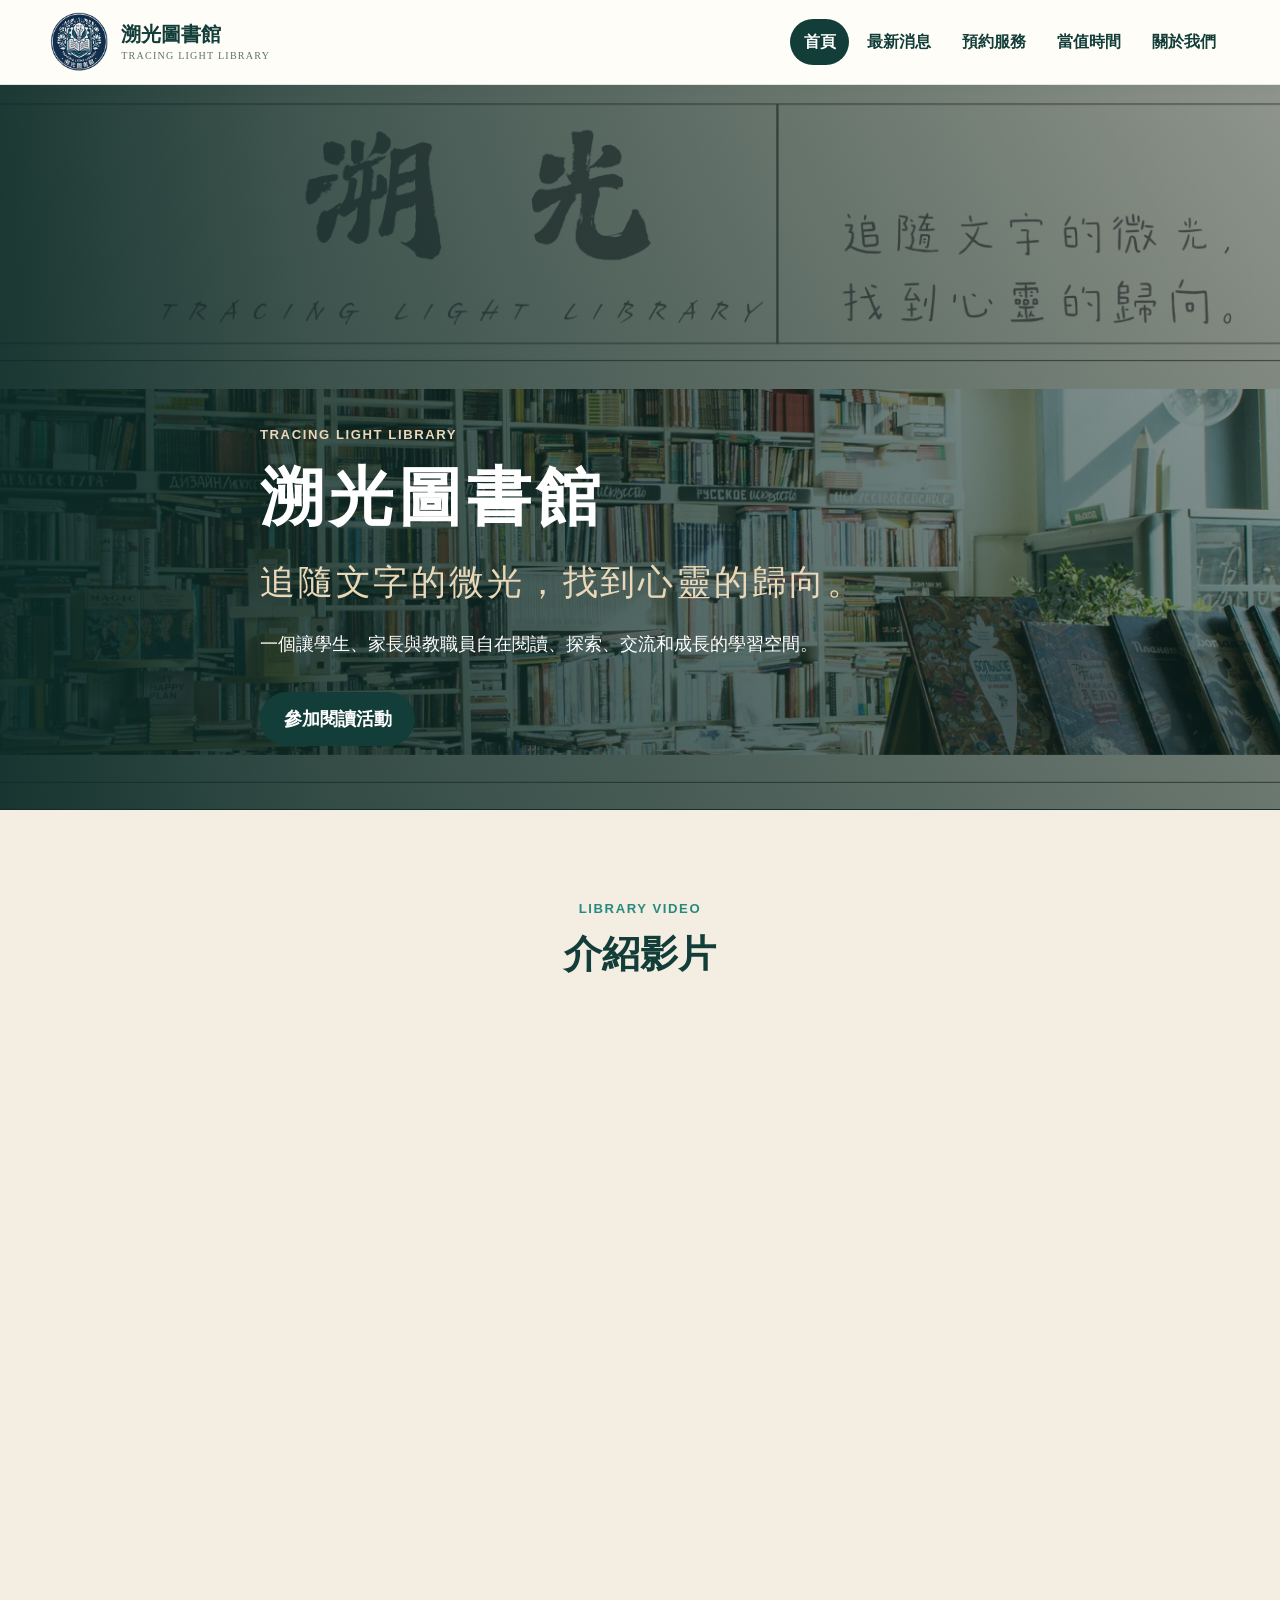
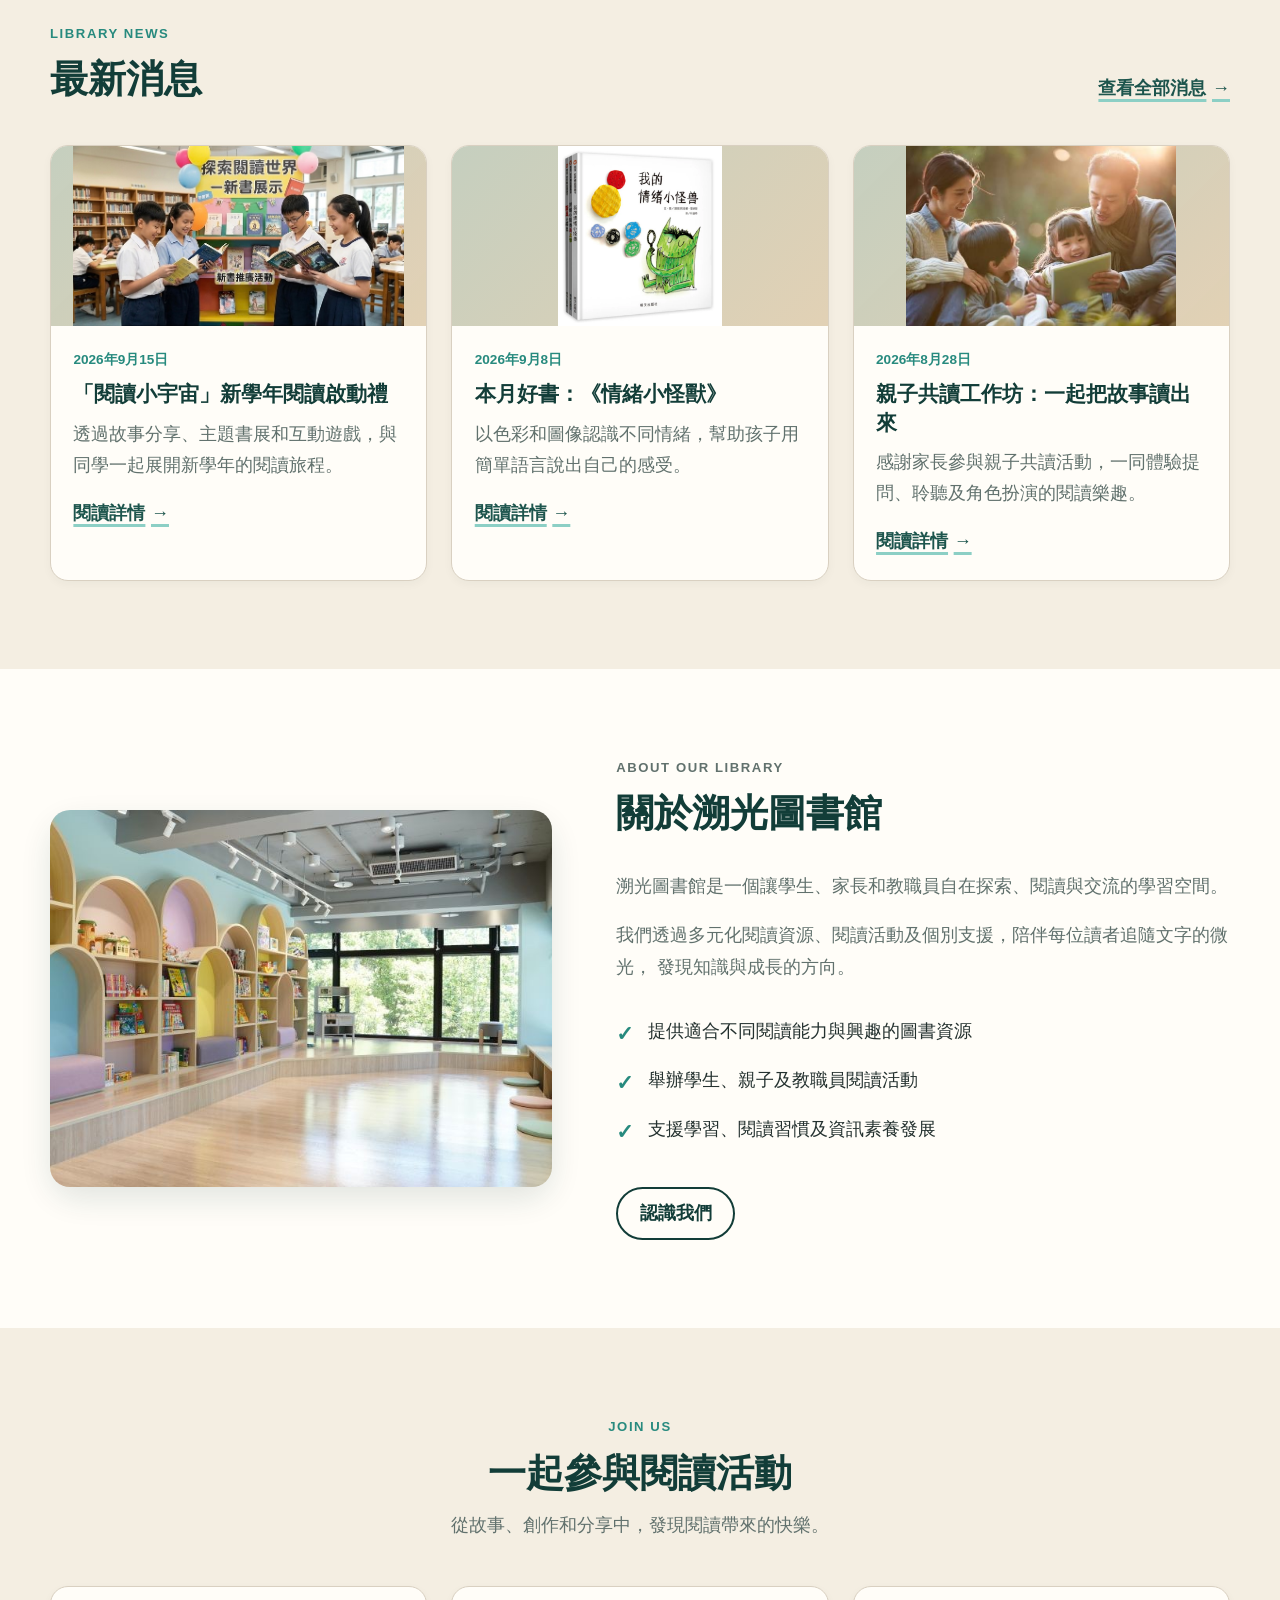
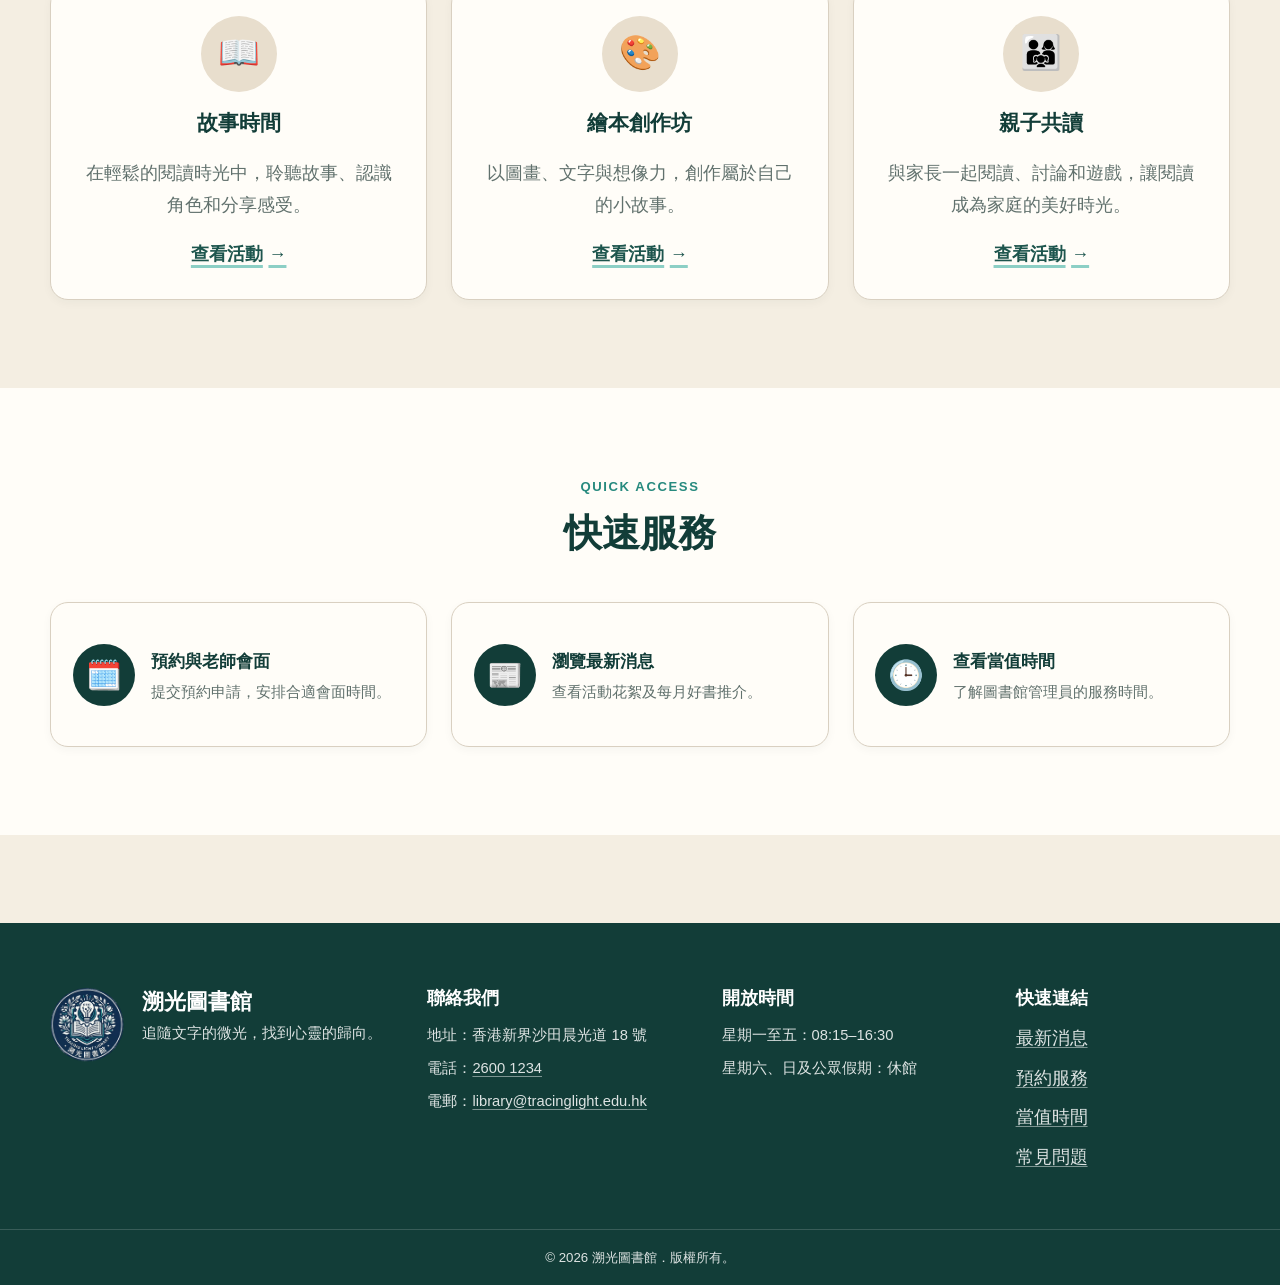
==== commit 166351e4: "updates" ====
--- a/index.html
+++ b/index.html
@@ -38,7 +38,26 @@
         <a class="button button-primary" href="#reading-activities">參加閱讀活動</a>
       </div>
     </section>
-
+    <!-- a section for emb youtube video -->
+    <section class="section video-section" aria-labelledby="video-section-title">
+      <div class="container">
+        <div class="section-heading centered-heading">
+          <p class="eyebrow">Library Video</p>
+          <h2 id="video-section-title">介紹影片</h2>
+        </div>
+
+        <div class="video-wrapper">
+          <!-- auto play -->
+          <iframe
+            width="100%"
+            height="500px"
+            src="https://www.youtube.com/embed/qzKFJZbVboQ?autoplay=1&mute=1"
+            title="介紹影片"
+            frameborder="0"
+            allowfullscreen
+          ></iframe>
+        </div>
+      </div>
     <section class="section news-preview" aria-labelledby="news-preview-title">
       <div class="container">
         <div class="section-heading">
@@ -53,7 +72,7 @@
         <div class="card-grid three-columns">
           <article class="news-card">
             <div class="card-image-placeholder" aria-hidden="true">
-              <span>活動相片</span>
+              <img src="images/閱讀小宇宙-front.jpg" alt="故事時間活動現場" style="height: 180px;" />
             </div>
             <div class="card-content">
               <time datetime="2026-09-15">2026年9月15日</time>
@@ -65,7 +84,9 @@
 
           <article class="news-card">
             <div class="card-image-placeholder" aria-hidden="true">
-              <span>好書推介</span>
+              <span>
+                <img src="images/情緒小怪獸.png" alt="故事時間活動現場" style="height: 180px;" />
+              </span>
             </div>
             <div class="card-content">
               <time datetime="2026-09-08">2026年9月8日</time>
@@ -77,7 +98,9 @@
 
           <article class="news-card">
             <div class="card-image-placeholder" aria-hidden="true">
-              <span>活動相片</span>
+              <span>
+                <img src="images/共讀-1.jpeg" alt="故事時間活動現場" style="height: 180px;" />
+              </span>
             </div>
             <div class="card-content">
               <time datetime="2026-08-28">2026年8月28日</time>
@@ -93,7 +116,8 @@
     <section class="section library-intro" aria-labelledby="library-intro-title">
       <div class="container two-column-layout">
         <div class="intro-visual" aria-hidden="true">
-          <div class="icon-circle">📚</div>
+          <!-- if the image is not quite the right size, the image will height: 100% and only show the center portion -->
+          <img src="images/library-intro.jpeg" alt="溯光圖書館內部空間，學生在書架間閱讀" style="height: 100%; border-radius: 20px" />
         </div>
 
         <div class="intro-content">
--- a/css/style.css
+++ b/css/style.css
@@ -298,6 +298,109 @@
   transform: translateX(4px);
 }
 
+.gallery-modal {
+  position: fixed;
+  inset: 0;
+  display: none;
+  z-index: 1200;
+}
+
+.gallery-modal.is-open {
+  display: block;
+}
+
+.gallery-backdrop {
+  position: absolute;
+  inset: 0;
+  background: rgba(18, 61, 56, 0.72);
+}
+
+.gallery-frame {
+  position: relative;
+  width: min(90vw, 850px);
+  max-height: 90vh;
+  margin: auto;
+  padding: 1.5rem;
+  border-radius: var(--radius-large);
+  background-color: var(--color-paper);
+  box-shadow: var(--shadow-medium);
+  overflow: hidden;
+  z-index: 1;
+}
+
+.gallery-close {
+  position: absolute;
+  top: 1rem;
+  right: 1rem;
+  width: 2.75rem;
+  height: 2.75rem;
+  border: 0;
+  border-radius: 999px;
+  background-color: rgba(255, 255, 255, 0.95);
+  color: var(--color-forest-900);
+  font-size: 1.4rem;
+  font-weight: 700;
+}
+
+.gallery-content {
+  position: relative;
+  display: grid;
+  gap: 1rem;
+  align-items: center;
+}
+
+.gallery-slide {
+  display: grid;
+  place-items: center;
+  min-height: 320px;
+  overflow: hidden;
+  border-radius: var(--radius-medium);
+  background-color: var(--color-cream-50);
+}
+
+.gallery-image {
+  width: 100%;
+  height: auto;
+  max-height: 65vh;
+  object-fit: contain;
+}
+
+.gallery-info {
+  display: grid;
+  gap: 0.35rem;
+  color: var(--color-forest-900);
+}
+
+.gallery-counter {
+  font-size: 0.95rem;
+  font-weight: 700;
+  letter-spacing: 0.04em;
+}
+
+.gallery-caption {
+  color: var(--color-muted);
+}
+
+.gallery-actions {
+  display: flex;
+  justify-content: space-between;
+  gap: 1rem;
+}
+
+.gallery-actions button {
+  flex: 1 1 0;
+  border: 1px solid var(--color-border);
+  border-radius: var(--radius-small);
+  background-color: var(--color-white);
+  color: var(--color-forest-900);
+  padding: 0.95rem 1rem;
+  font-weight: 800;
+}
+
+.gallery-actions button:hover {
+  background-color: var(--color-cream-100);
+}
+
 /* =========================
    Header
    ========================= */
@@ -603,6 +706,20 @@
 .service-card {
   padding: 1.8rem;
   text-align: center;
+}
+
+.activity-card-image {
+  overflow: hidden;
+  border-radius: var(--radius-small);
+  margin-bottom: 1rem;
+}
+
+.activity-card-image img {
+  width: 100%;
+  height: auto;
+  display: block;
+  aspect-ratio: 16 / 10;
+  object-fit: cover;
 }
 
 .activity-card p,
@@ -1039,21 +1156,6 @@
   color: var(--color-ink);
 }
 
-.map-placeholder {
-  min-height: 360px;
-  padding: 2rem;
-  border: 1px solid var(--color-border);
-  border-radius: var(--radius-medium);
-  text-align: center;
-}
-
-.map-placeholder small {
-  display: block;
-  margin-top: 0.4rem;
-  color: var(--color-muted);
-  font-weight: 400;
-}
-
 .faq-section {
   background-color: var(--color-paper) !important;
 }
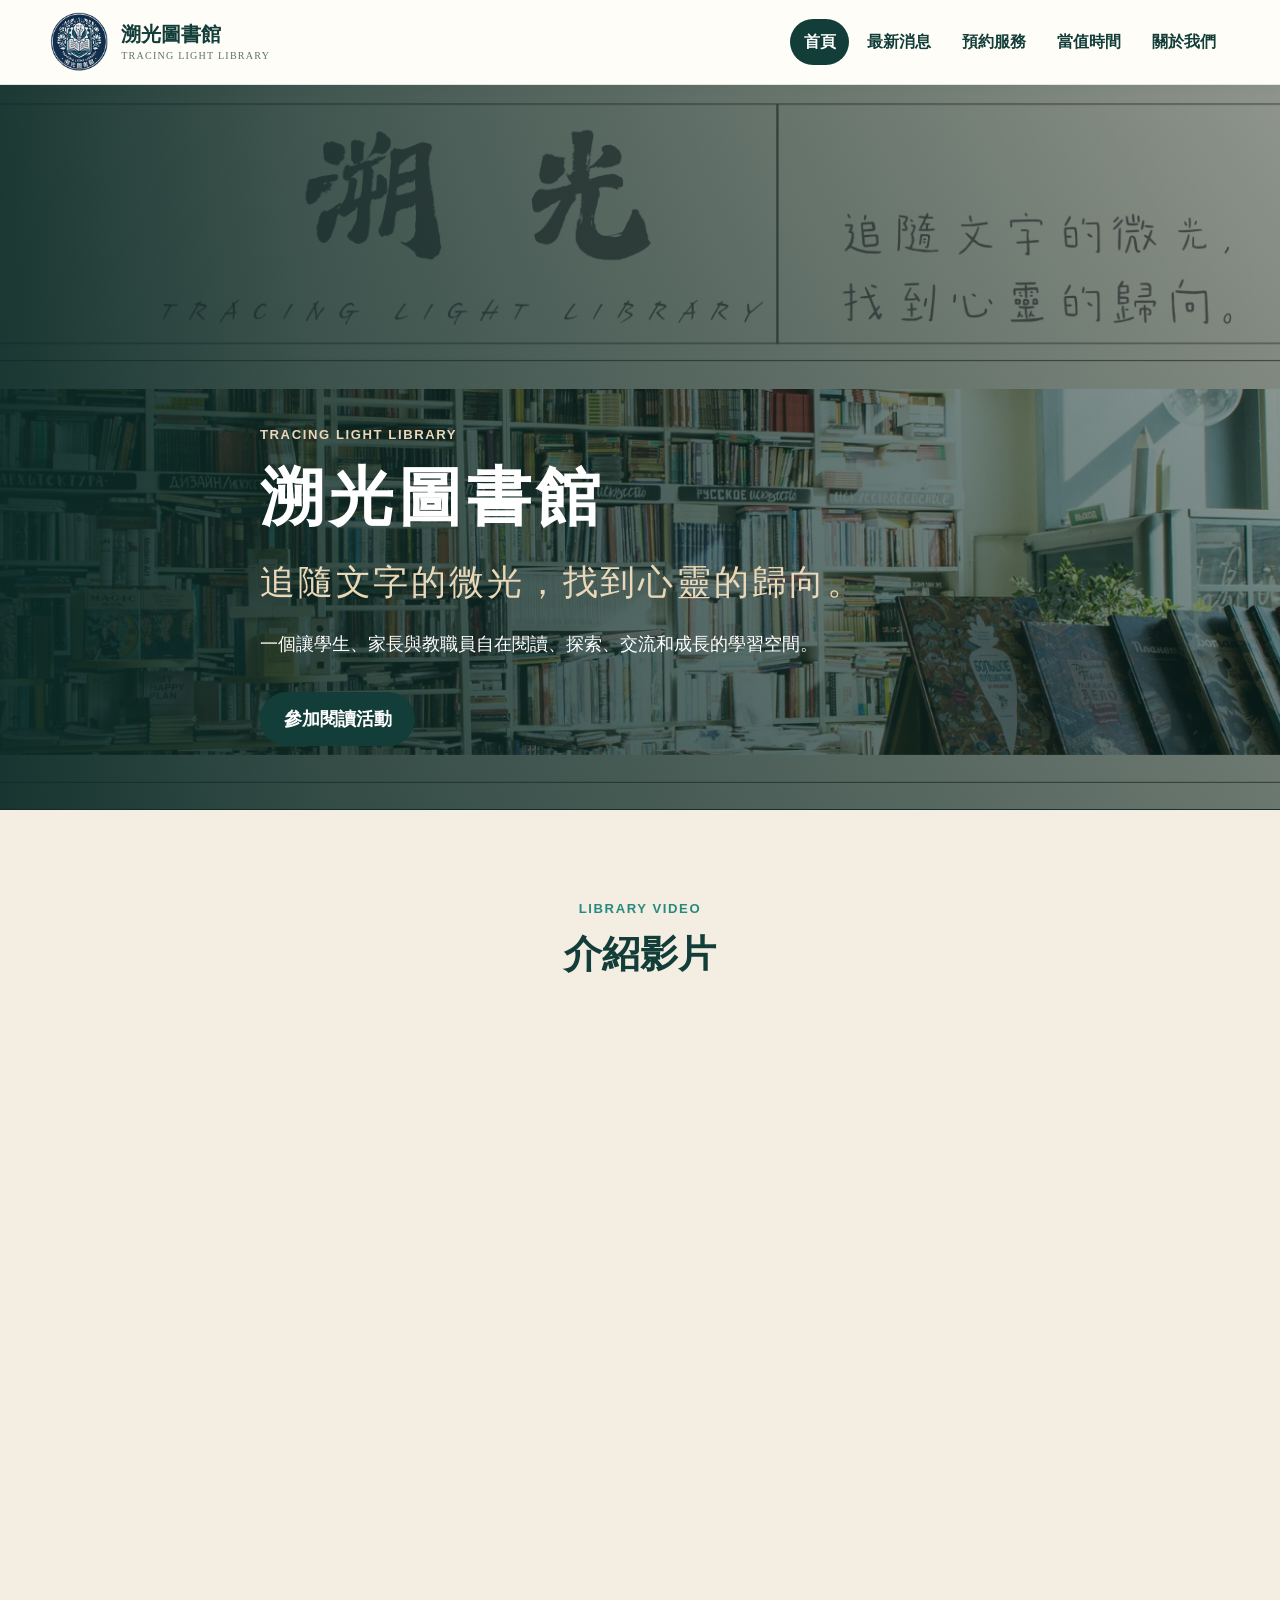
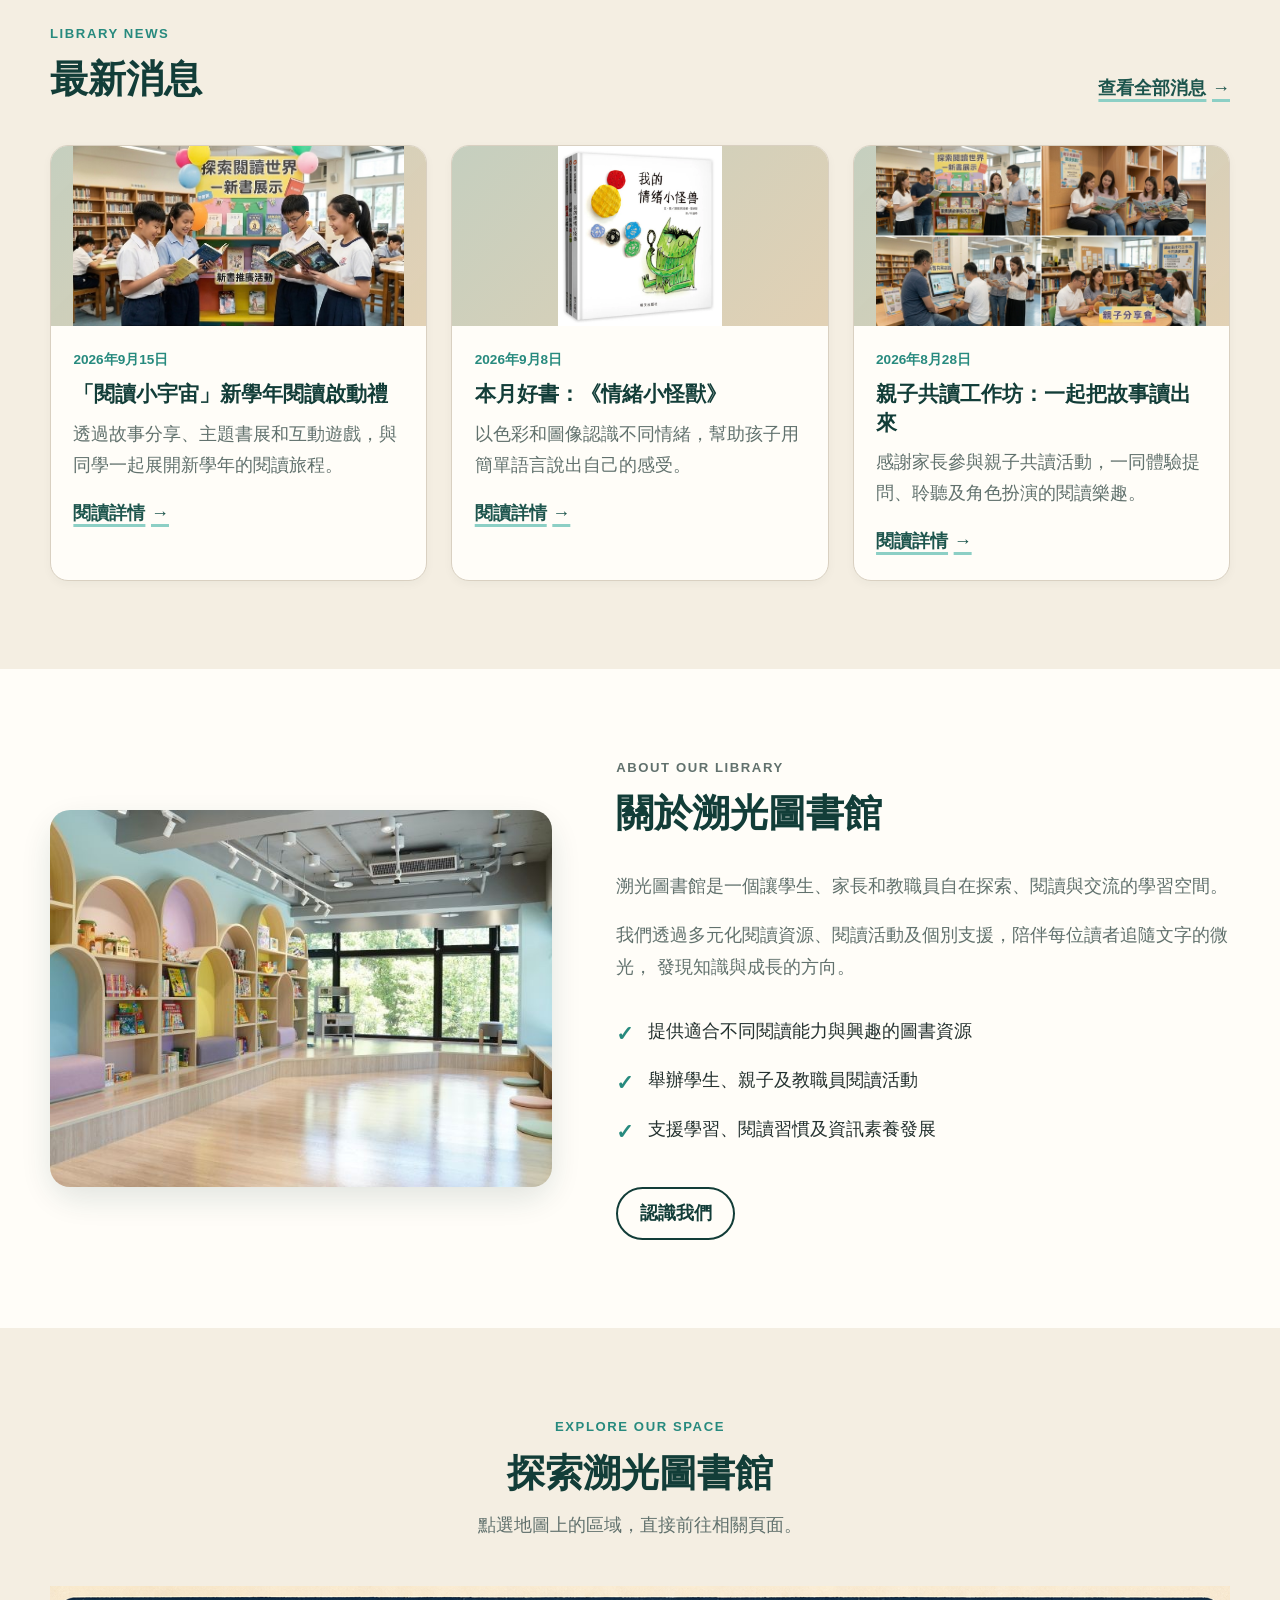
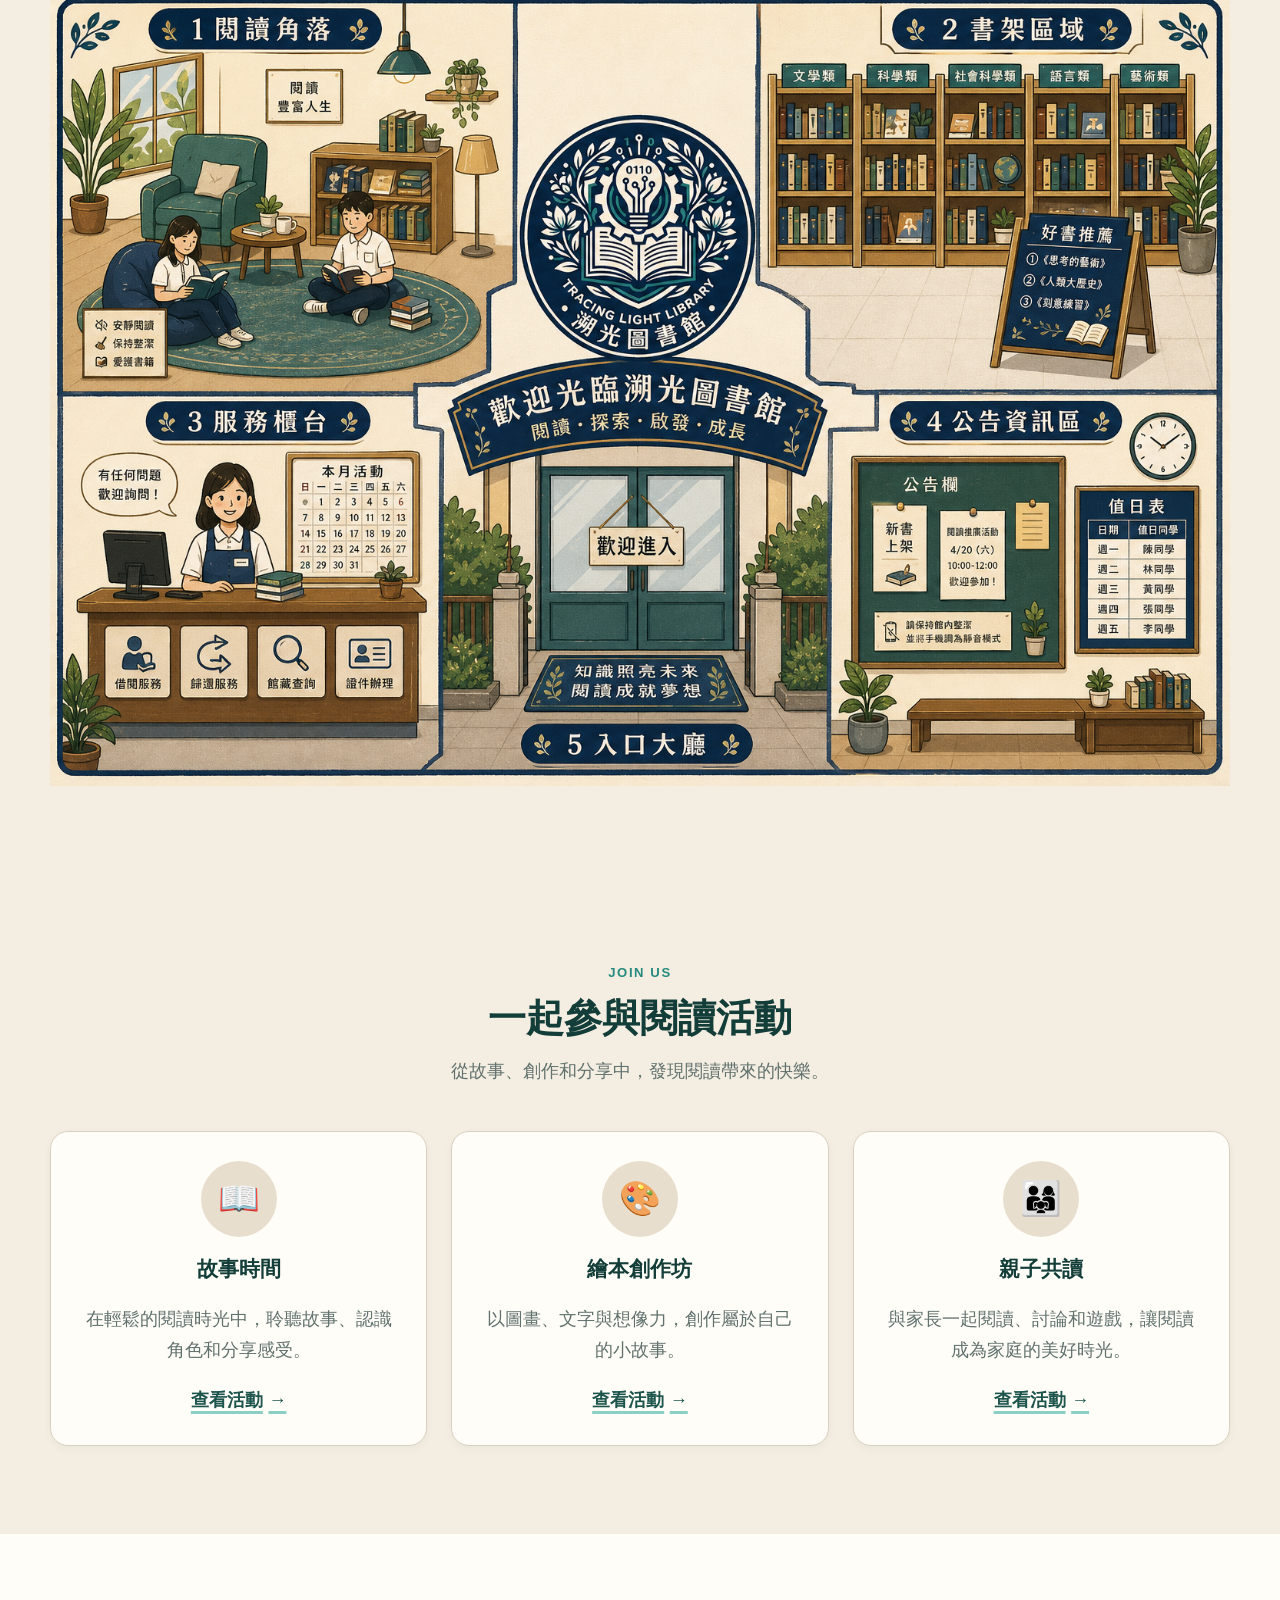
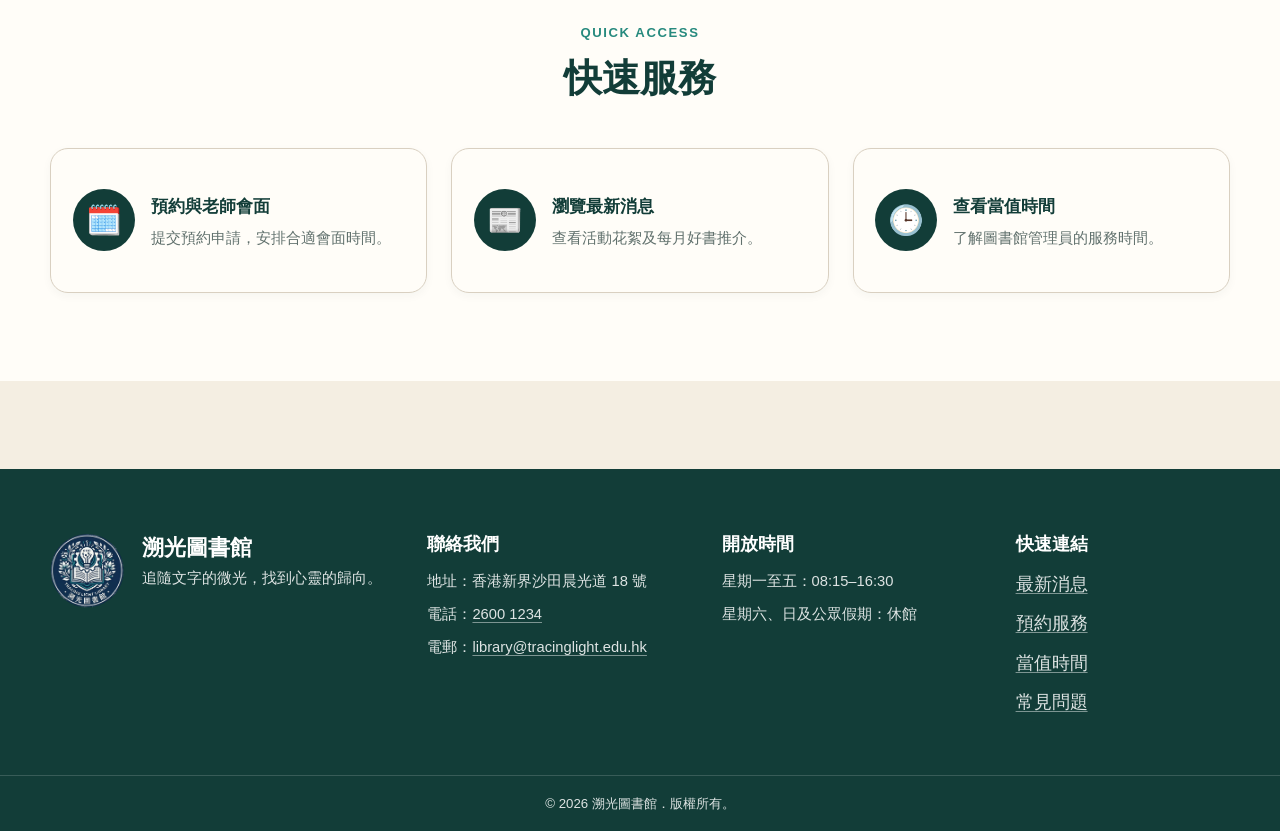
==== commit 365ee756: "update web" ====
--- a/index.html
+++ b/index.html
@@ -51,7 +51,7 @@
           <iframe
             width="100%"
             height="500px"
-            src="https://www.youtube.com/embed/qzKFJZbVboQ?autoplay=1&mute=1"
+            src="https://www.youtube.com/embed/A6urnRc3DFU?autoplay=1&mute=1"
             title="介紹影片"
             frameborder="0"
             allowfullscreen
@@ -99,7 +99,7 @@
           <article class="news-card">
             <div class="card-image-placeholder" aria-hidden="true">
               <span>
-                <img src="images/共讀-1.jpeg" alt="故事時間活動現場" style="height: 180px;" />
+                <img src="images/親子共讀工作坊-1.png" alt="故事時間活動現場" style="height: 180px;" />
               </span>
             </div>
             <div class="card-content">
@@ -142,6 +142,64 @@
       </div>
     </section>
 
+    <section class="section library-map" aria-labelledby="library-map-title">
+      <div class="container">
+        <div class="section-heading centered-heading">
+          <p class="eyebrow">Explore Our Space</p>
+          <h2 id="library-map-title">探索溯光圖書館</h2>
+          <p>點選地圖上的區域，直接前往相關頁面。</p>
+        </div>
+
+        <div class="map-visual">
+          <img
+            src="images/library-floorplan.png"
+            alt="溯光圖書館空間導覽圖，包含閱讀角、書架區、服務櫃檯、資訊牌及入口"
+            usemap="#library-floorplan-map"
+            width="1200"
+            height="800"
+          >
+
+          <map name="library-floorplan-map">
+            <area
+              shape="rect"
+              coords="0,0,350,310"
+              href="index.html"
+              alt="閱讀角：前往首頁了解閱讀活動"
+              title="閱讀角：前往首頁了解閱讀活動"
+            >
+            <area
+              shape="rect"
+              coords="530,0,1160,310"
+              href="news.html"
+              alt="書架區：前往最新消息查看好書推介"
+              title="書架區：前往最新消息查看好書推介"
+            >
+            <area
+              shape="rect"
+              coords="0,310,300,760"
+              href="reserve.html"
+              alt="服務櫃檯：前往預約服務頁面"
+              title="服務櫃檯：前往預約服務頁面"
+            >
+            <area
+              shape="rect"
+              coords="590,310,1160,760"
+              href="schedule.html"
+              alt="資訊牌：前往當值時間頁面"
+              title="資訊牌：前往當值時間頁面"
+            >
+            <area
+              shape="rect"
+              coords="0,0,1200,1200"
+              href="about-us.html"
+              alt="入口與歡迎牌：前往關於我們頁面"
+              title="入口與歡迎牌：前往關於我們頁面"
+            >
+          </map>
+        </div>
+      </div>
+    </section>
+
     <section id="reading-activities" class="section reading-activities" aria-labelledby="activities-title">
       <div class="container">
         <div class="section-heading centered-heading">
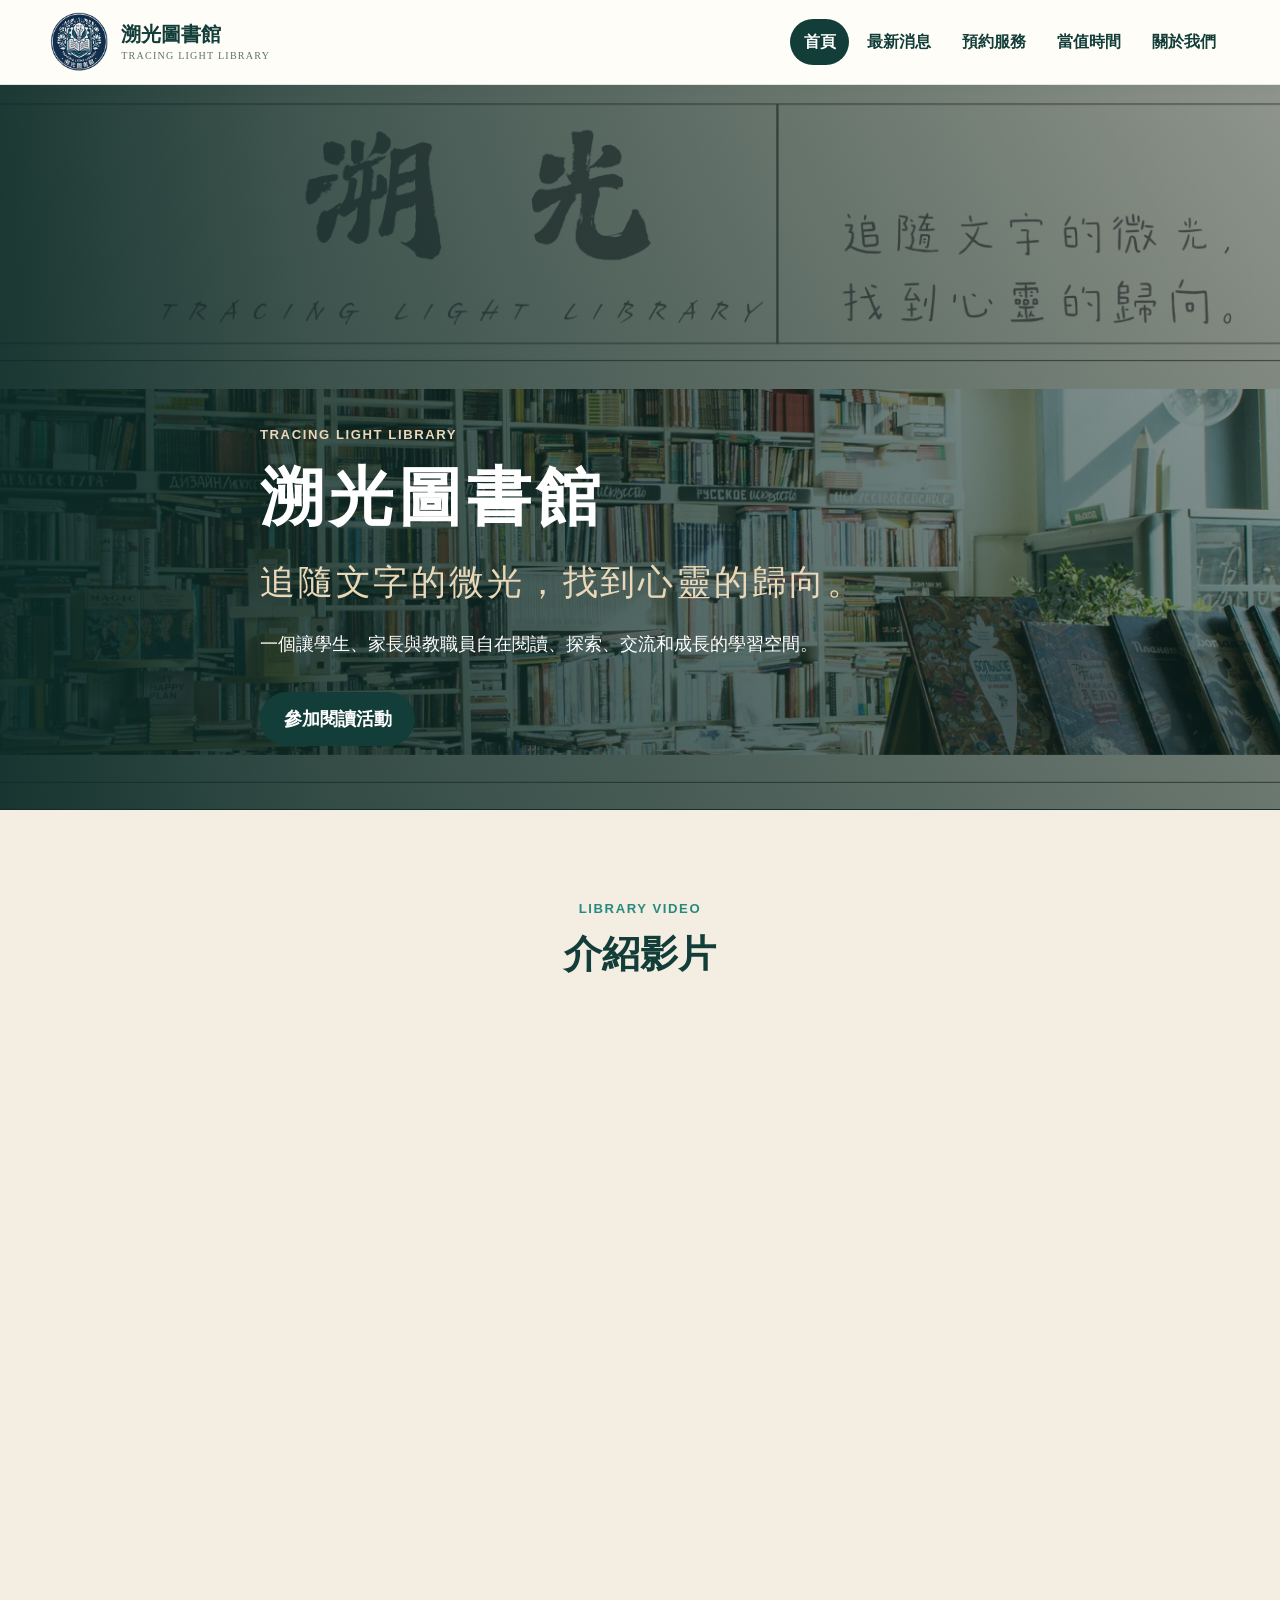
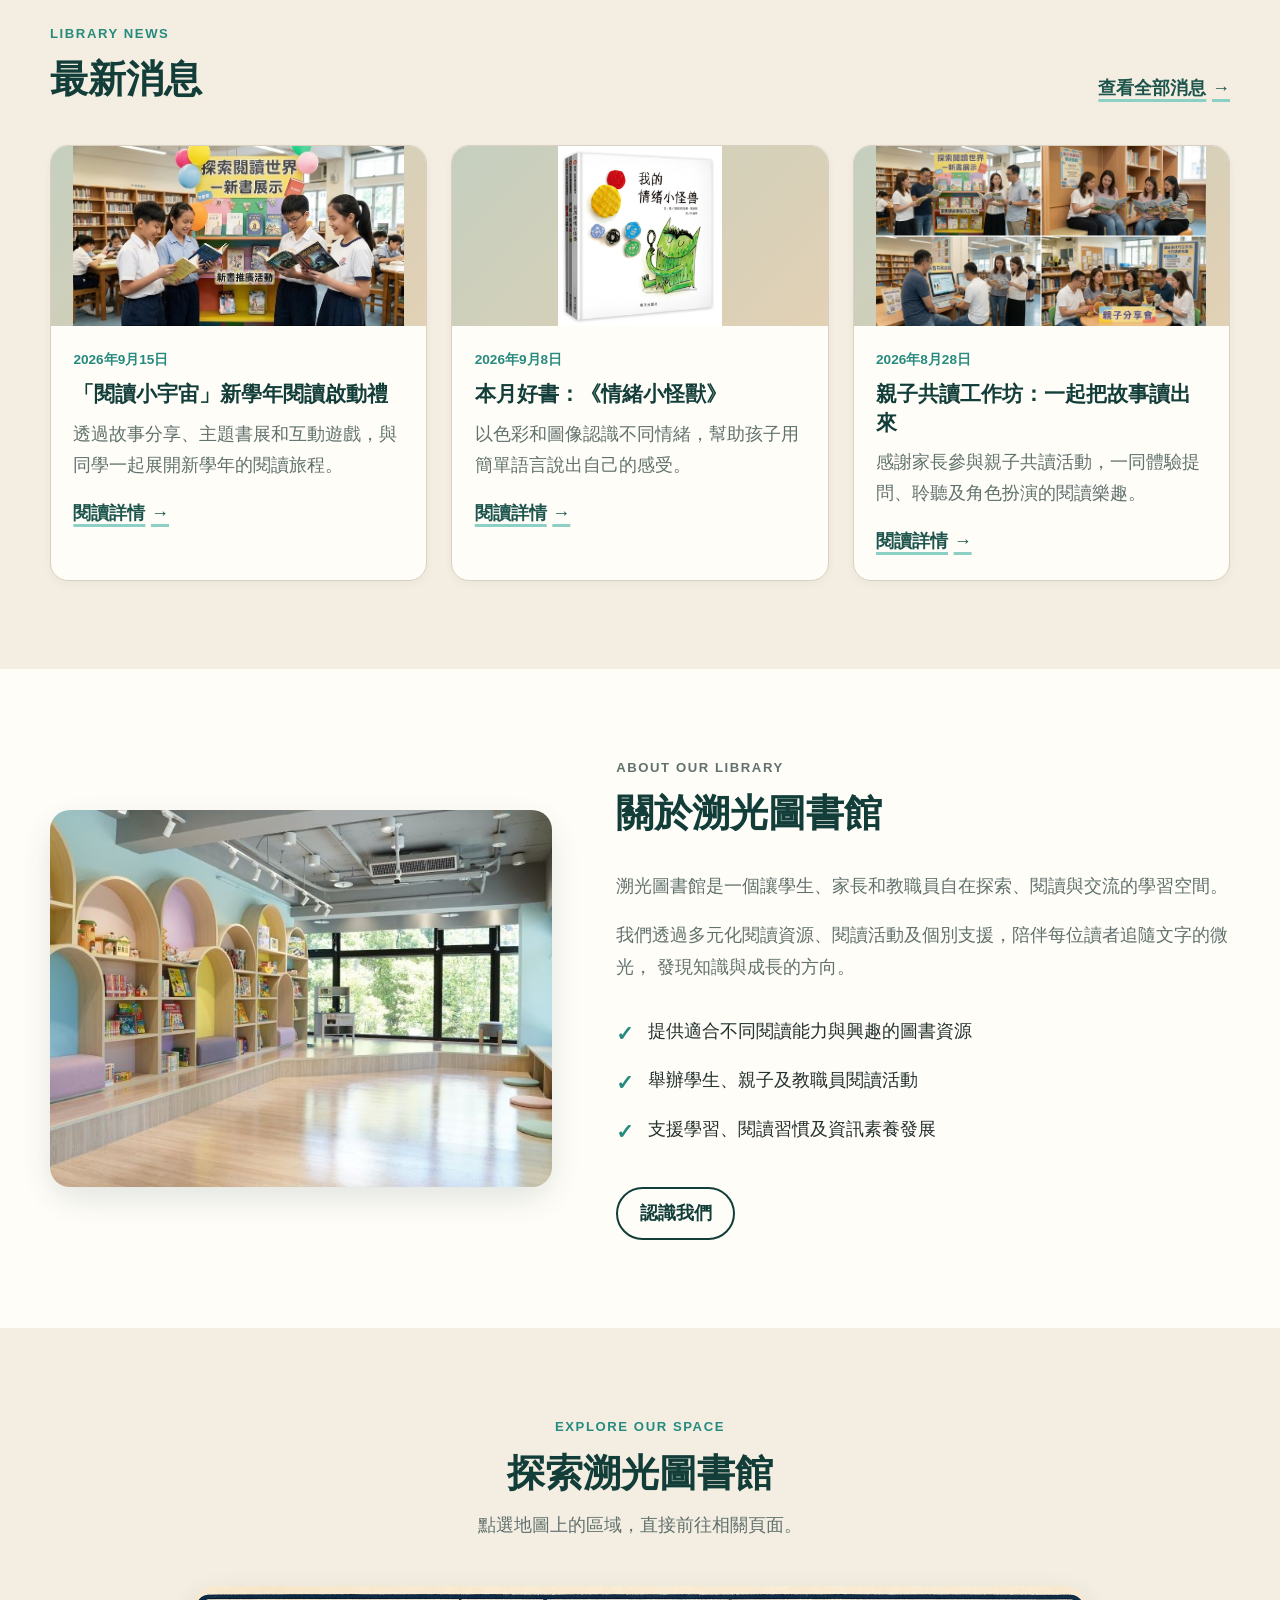
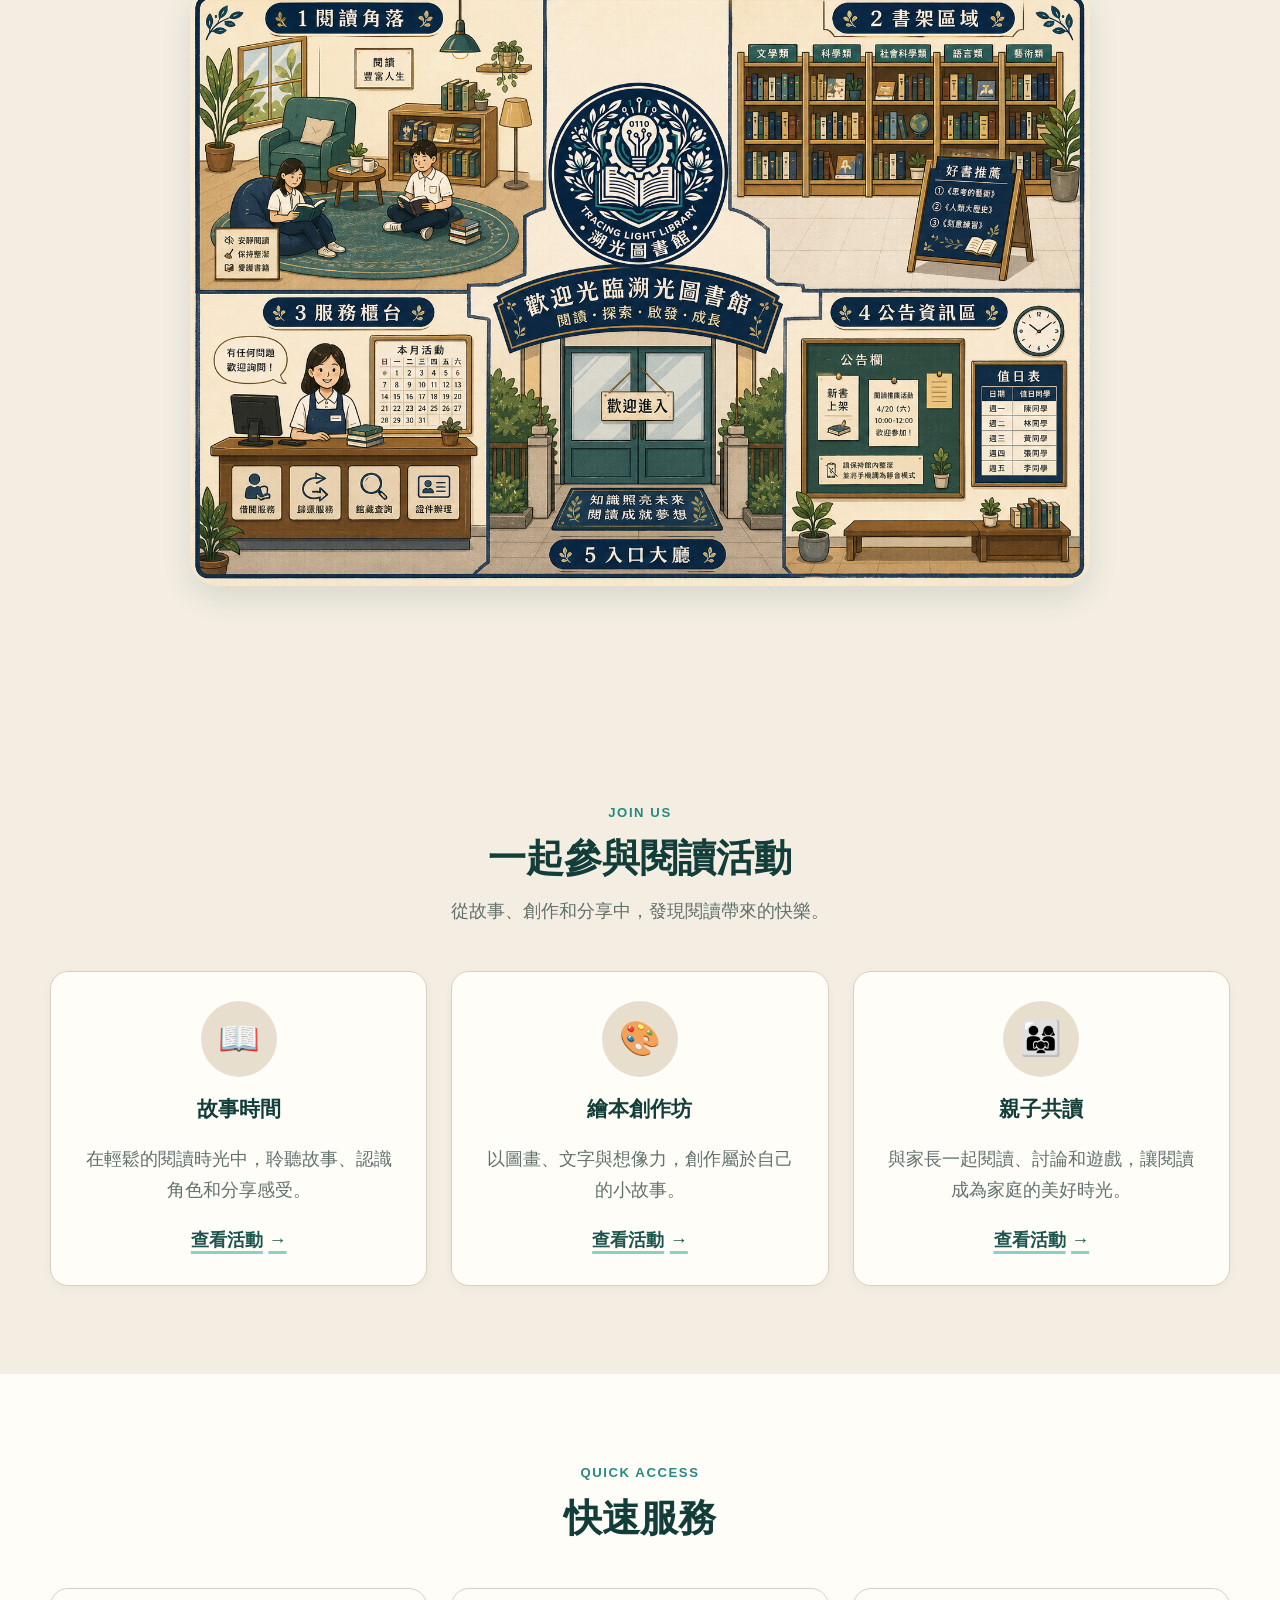
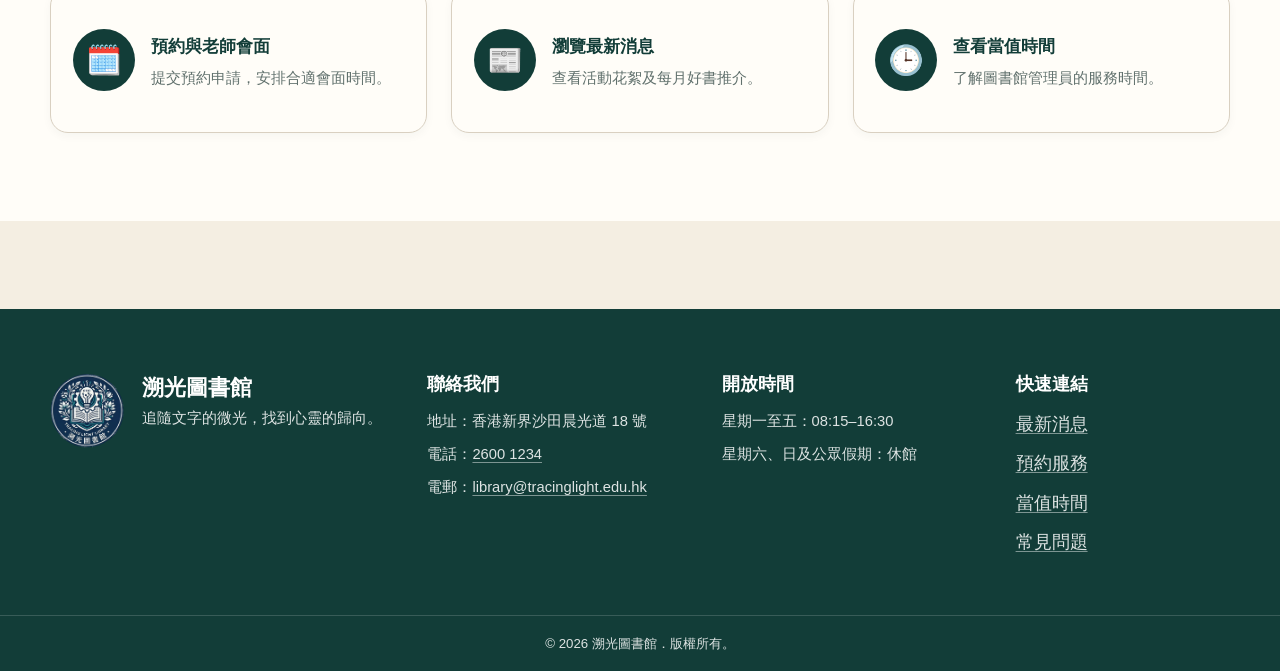
==== commit b76ebba1: "remove image map size" ====
--- a/index.html
+++ b/index.html
@@ -155,8 +155,6 @@
             src="images/library-floorplan.png"
             alt="溯光圖書館空間導覽圖，包含閱讀角、書架區、服務櫃檯、資訊牌及入口"
             usemap="#library-floorplan-map"
-            width="1200"
-            height="800"
           >
 
           <map name="library-floorplan-map">
--- a/css/style.css
+++ b/css/style.css
@@ -787,6 +787,41 @@
   line-height: 1.55;
 }
 
+.library-map {
+  background-color: var(--color-cream-100) !important;
+}
+
+.map-visual {
+  position: relative;
+  max-width: 900px;
+  margin: 0 auto 2.5rem;
+  border-radius: var(--radius-large);
+  overflow: hidden;
+  box-shadow: var(--shadow-medium);
+}
+
+.map-visual img {
+  width: 100%;
+  height: auto;
+}
+
+area {
+  cursor: pointer;
+}
+
+.map-fallback-links {
+  display: flex;
+  flex-wrap: wrap;
+  justify-content: center;
+  gap: 1rem 1.75rem;
+}
+
+@media (max-width: 720px) {
+  .map-fallback-links {
+    flex-direction: column;
+    align-items: center;
+  }
+}
 /* =========================
    內頁主視覺
    ========================= */
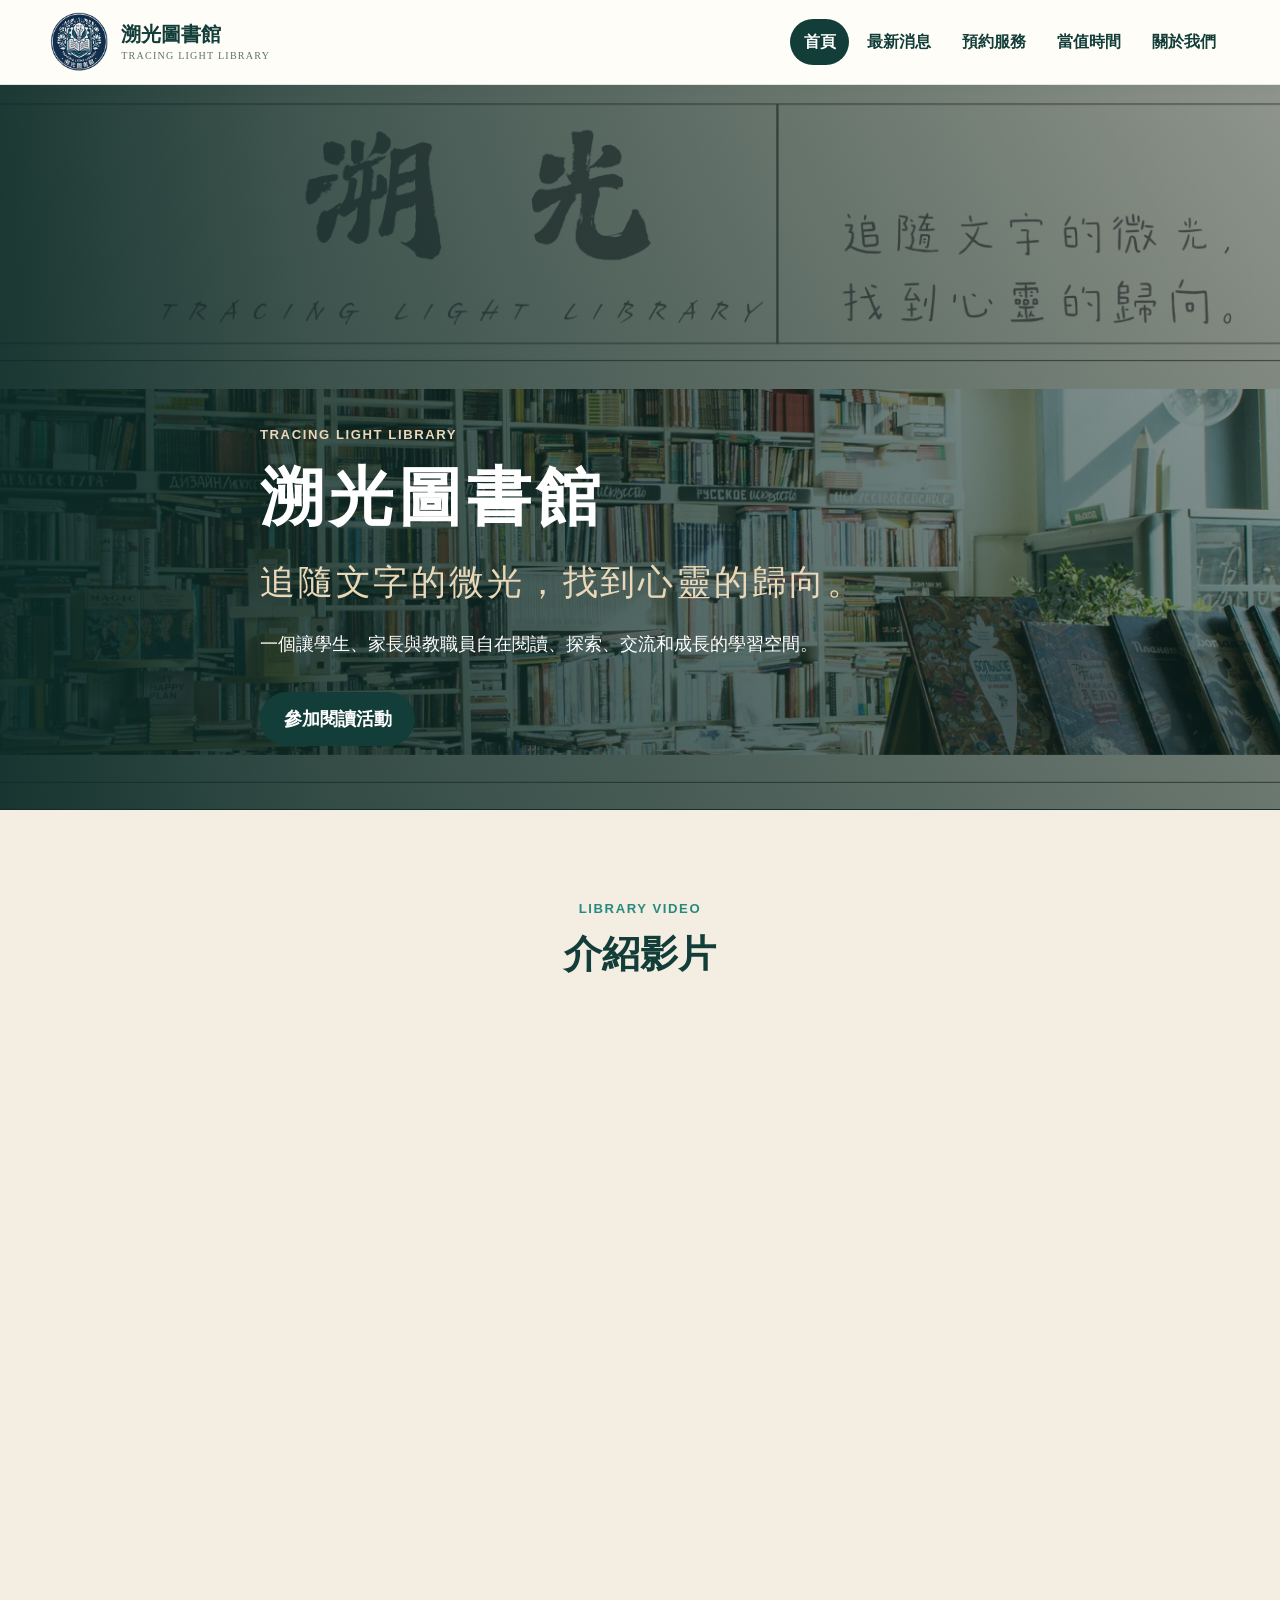
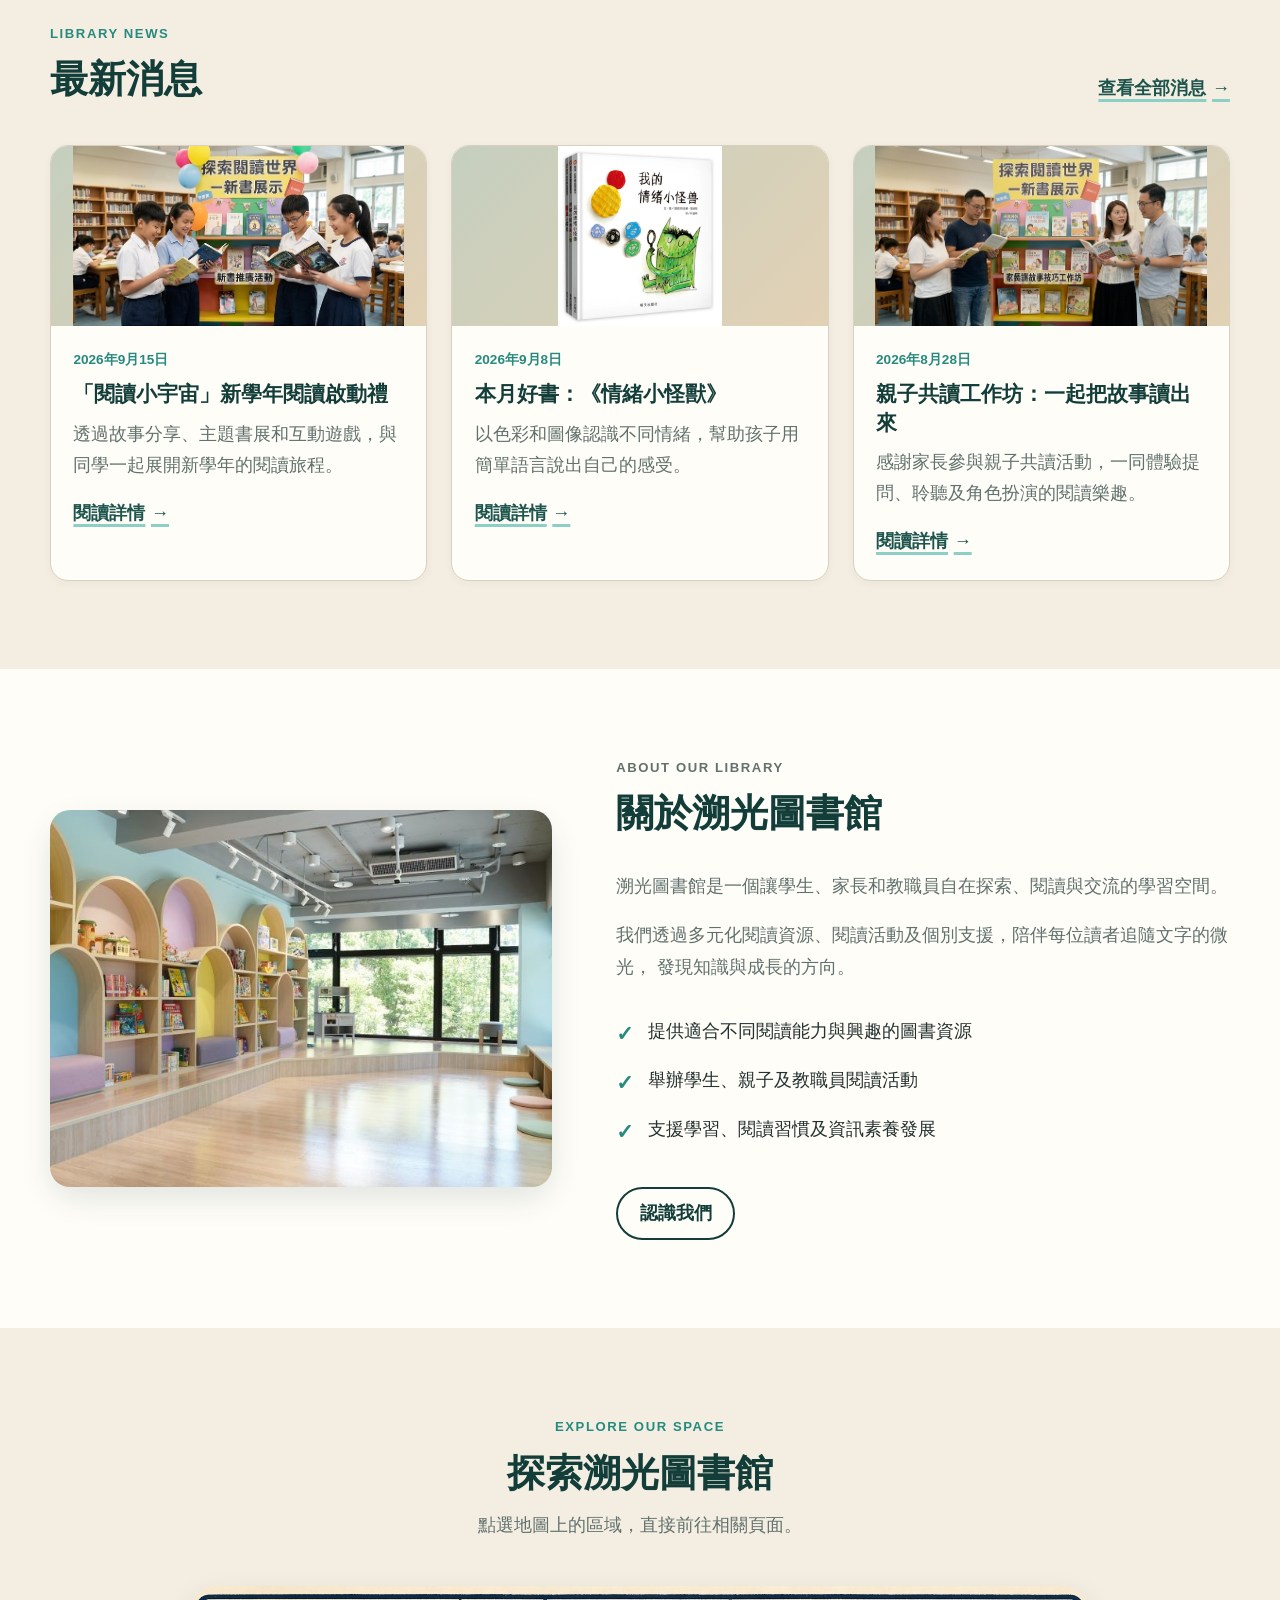
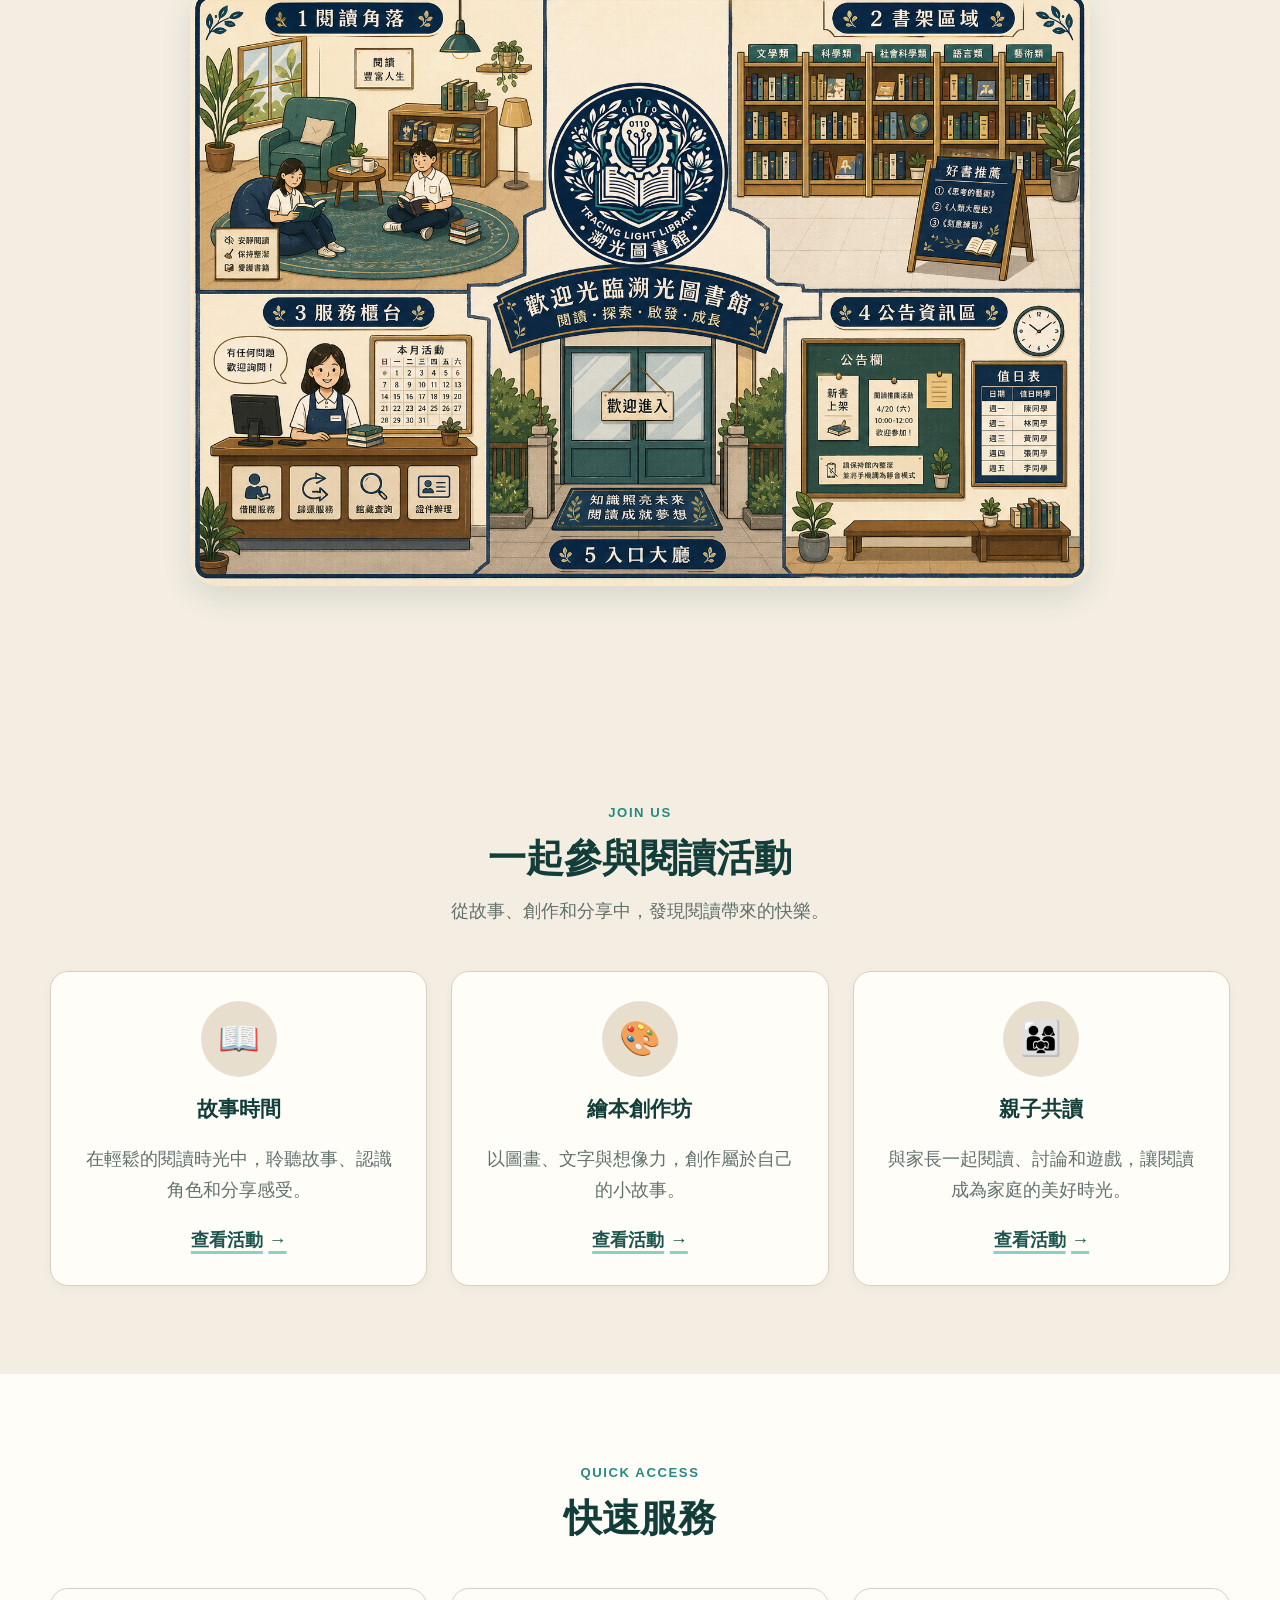
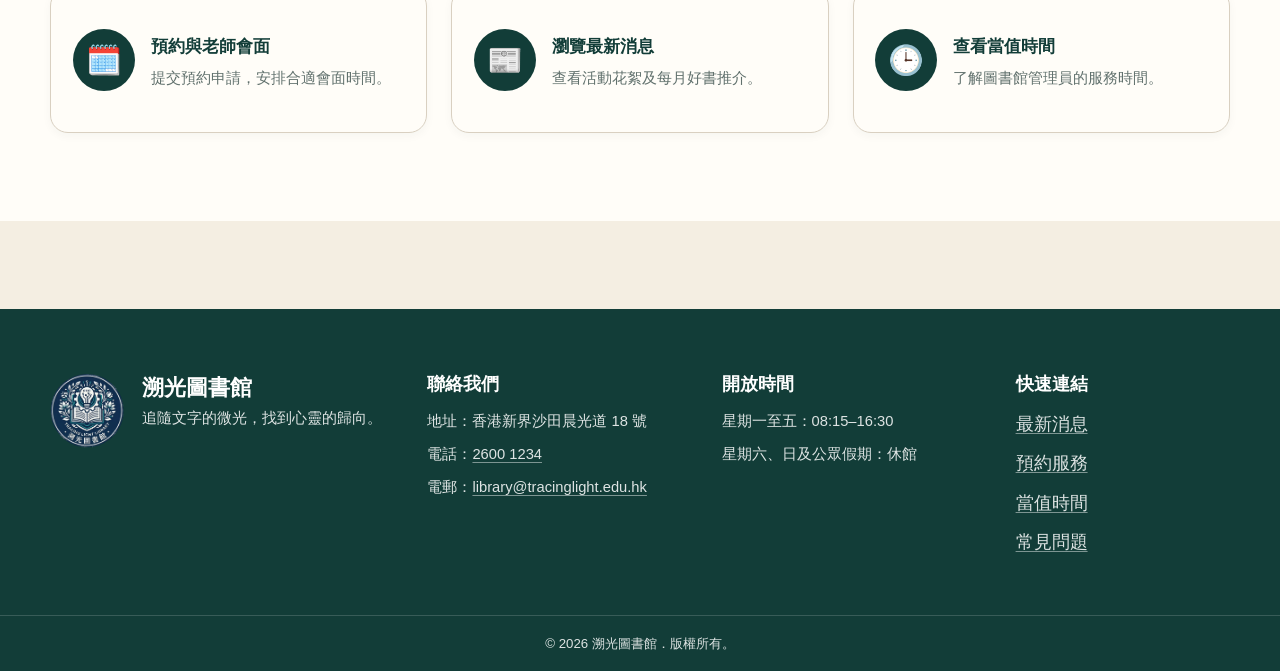
==== commit 1d8a9021: "update" ====
--- a/index.html
+++ b/index.html
@@ -99,7 +99,7 @@
           <article class="news-card">
             <div class="card-image-placeholder" aria-hidden="true">
               <span>
-                <img src="images/親子共讀工作坊-1.png" alt="故事時間活動現場" style="height: 180px;" />
+                <img src="images/親子共讀工作坊-2.png" alt="故事時間活動現場" style="height: 180px;" />
               </span>
             </div>
             <div class="card-content">
